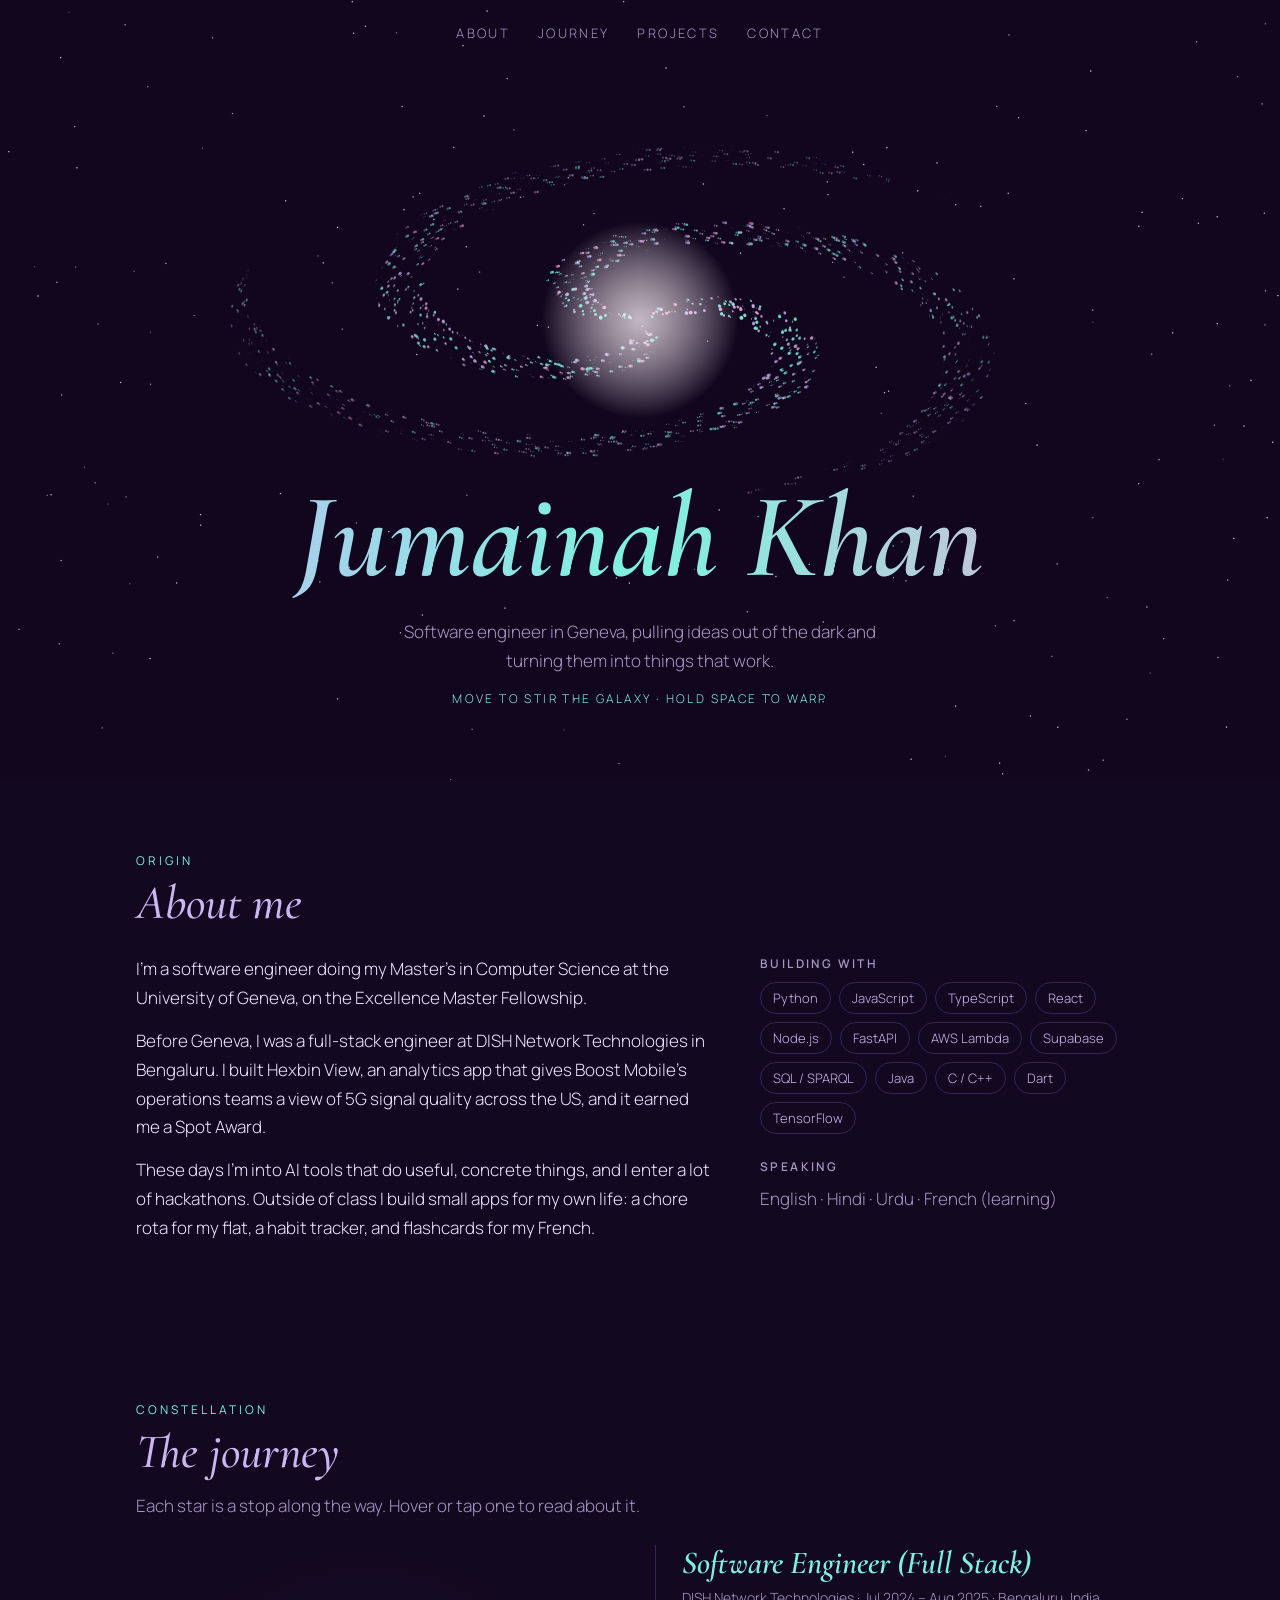
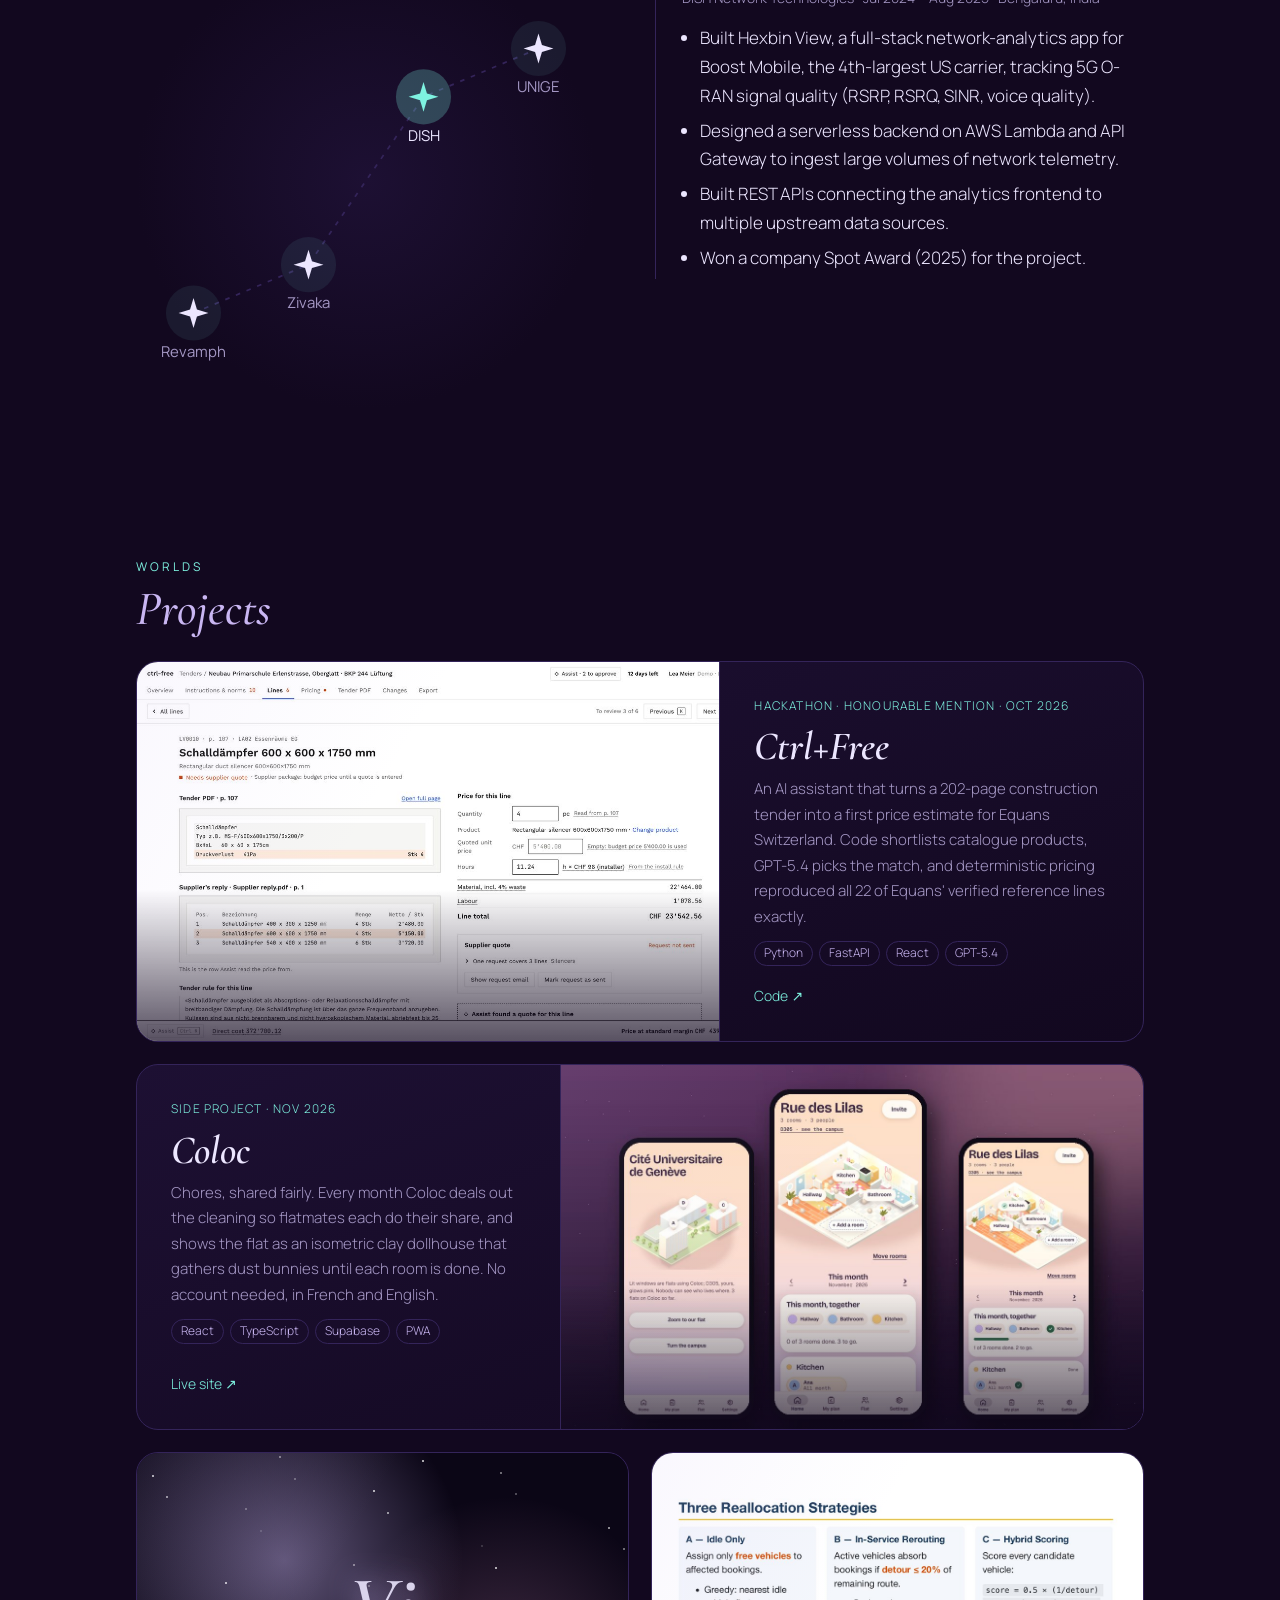
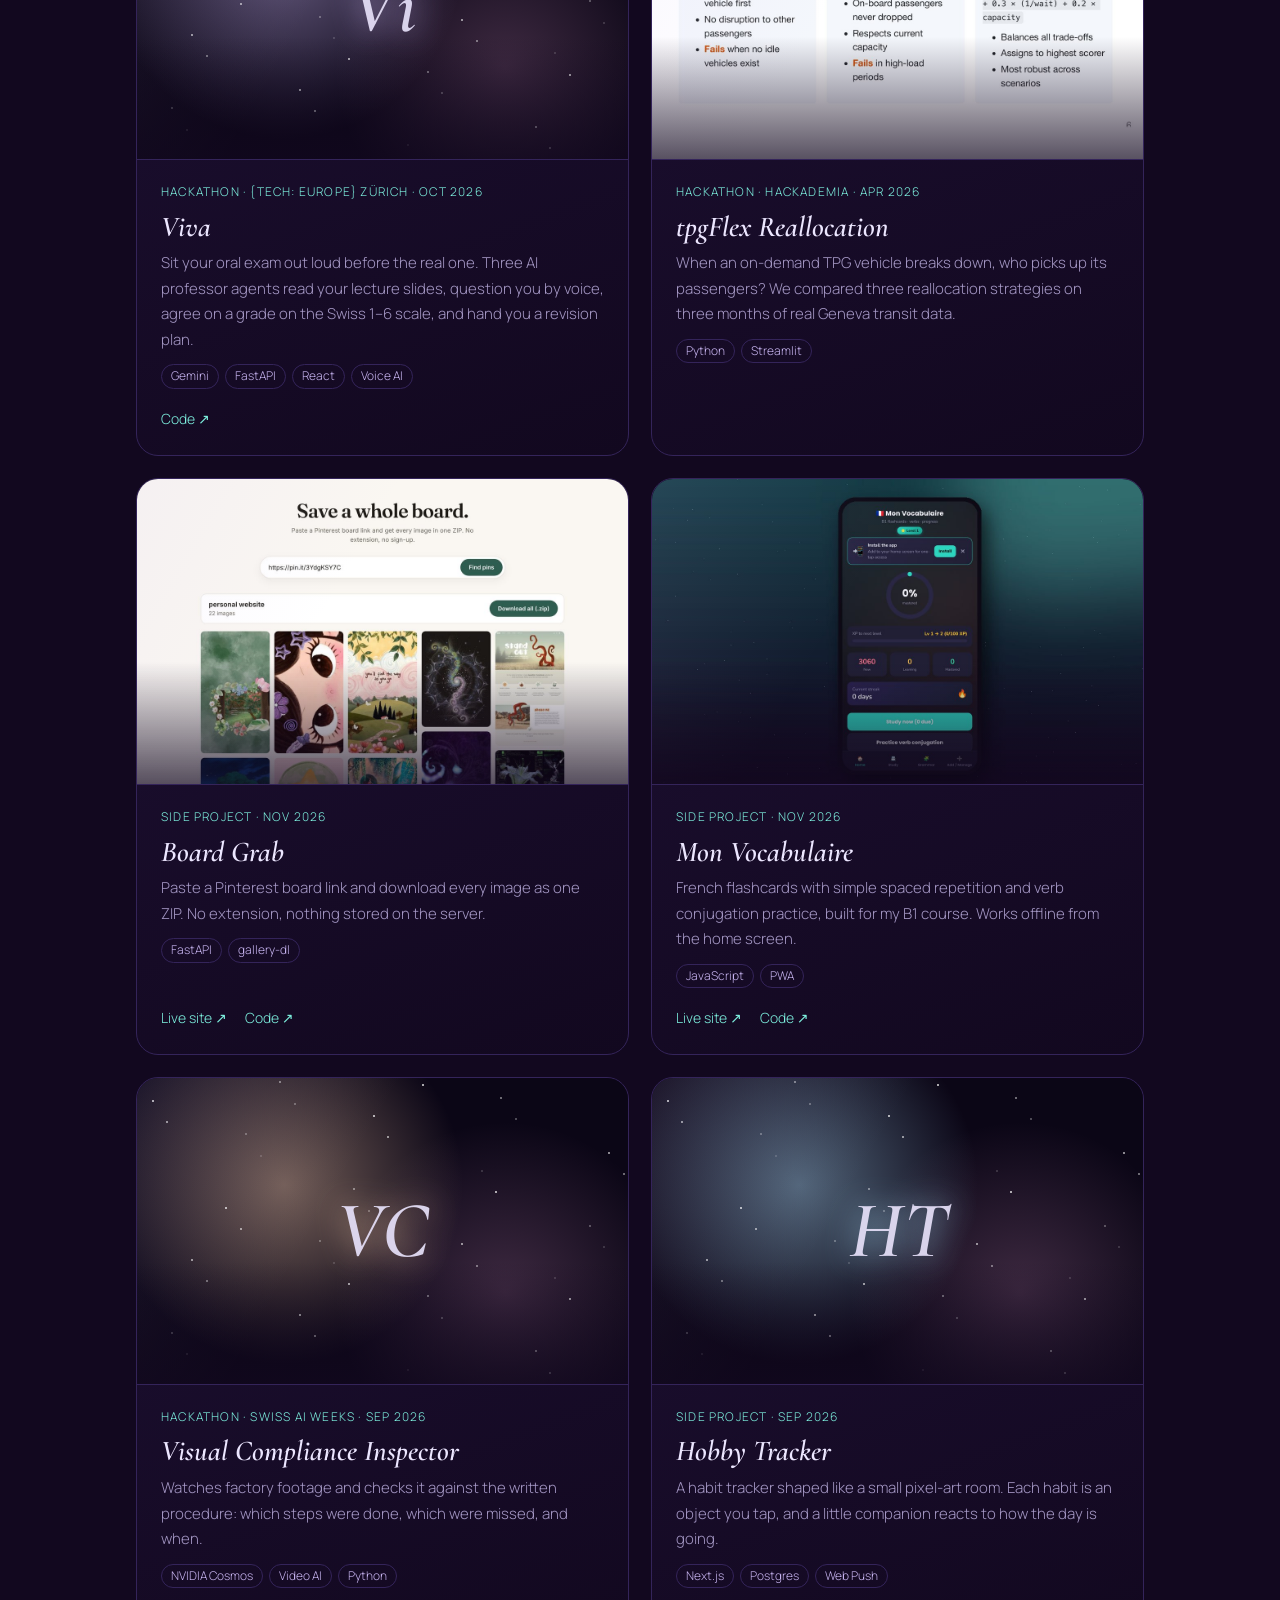
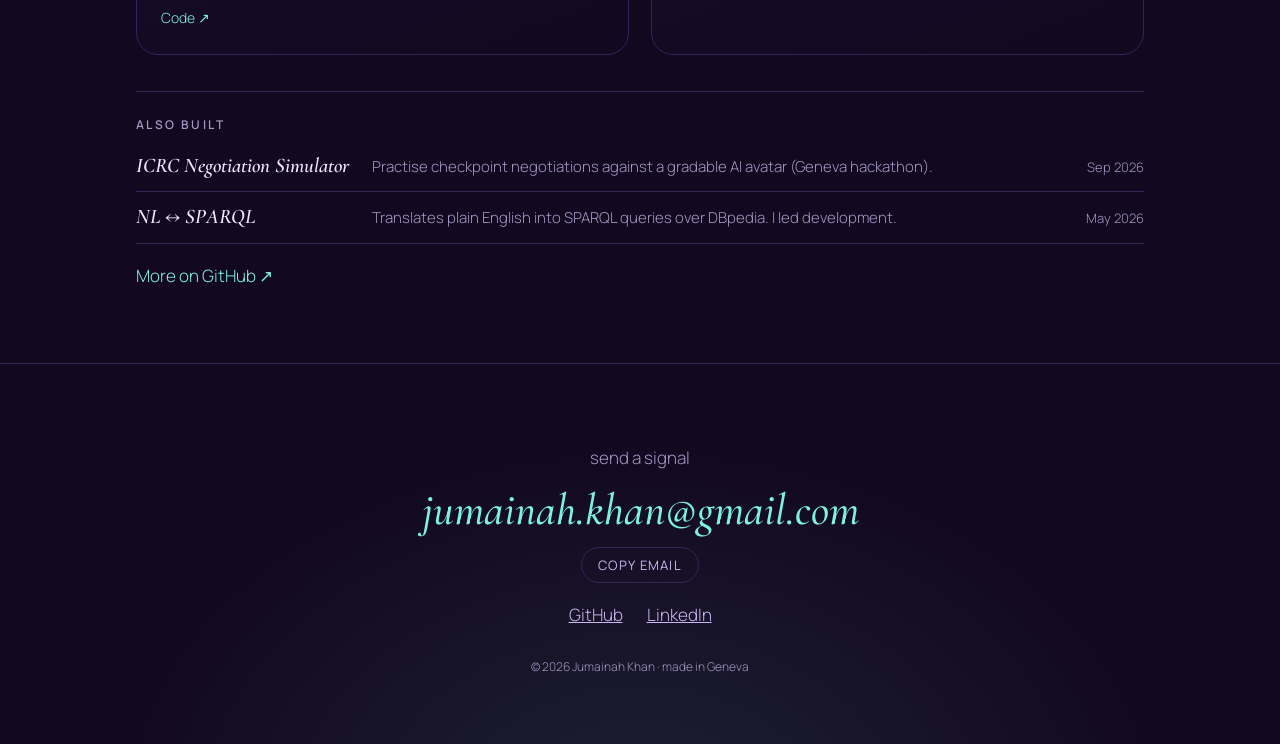
==== index.html @ ba9ff1f0 "Build personal website (Cosmic Swirl) Static site with an interactive galaxy hero, career constellat" ====
<!doctype html>
<html lang="en">
<head>
<meta charset="utf-8">
<meta name="viewport" content="width=device-width, initial-scale=1, viewport-fit=cover">
<title>Jumainah Khan · Software Engineer</title>
<meta name="description" content="Jumainah Khan is a software engineer in Geneva, doing an MSc in Computer Science at the University of Geneva. Projects, experience and notes.">
<meta property="og:title" content="Jumainah Khan · Software Engineer">
<meta property="og:description" content="Software engineer in Geneva. Projects, experience and notes.">
<meta property="og:image" content="https://jumainahkhan.github.io/personal-website/assets/img/og.jpg">
<meta name="twitter:card" content="summary_large_image">
<meta name="theme-color" content="#12081f">
<link rel="icon" href="assets/img/favicon.svg" type="image/svg+xml">
<link rel="preconnect" href="https://fonts.googleapis.com"><link rel="preconnect" href="https://fonts.gstatic.com" crossorigin>
<link href="https://fonts.googleapis.com/css2?family=Cormorant+Garamond:ital,wght@0,500;1,500;1,600&family=Manrope:wght@300;400;600&display=swap" rel="stylesheet">
<link rel="stylesheet" href="assets/css/style.css">
</head>
<body>
<a class="skip" href="#about">Skip to content</a>
<header class="hero" id="top">
  <nav class="nav" id="nav" aria-label="Main">
    <a href="#about">About</a><a href="#journey">Journey</a><a href="#projects">Projects</a><a href="#notes" data-needs-posts hidden>Notes</a><a href="#contact">Contact</a>
  </nav>
  <canvas id="galaxy" aria-hidden="true"></canvas>
  <div class="hero-copy">
    <h1 id="name">Jumainah Khan</h1>
    <p id="tagline"></p>
    <p class="hint"><span class="hint-desk">move to stir the galaxy · hold space to warp</span><span class="hint-touch">press and hold the sky to warp</span></p>
  </div>
</header>

<main class="wrap">
  <section id="about" aria-labelledby="about-h">
    <h2 id="about-h"><small>origin</small>About me</h2>
    <div class="about">
      <div id="aboutText"></div>
      <aside>
        <h3 class="mini">Building with</h3><ul class="orbit" id="skills"></ul>
        <h3 class="mini">Speaking</h3><p class="muted" id="langs"></p>
      </aside>
    </div>
  </section>

  <section id="journey" aria-labelledby="journey-h">
    <h2 id="journey-h"><small>constellation</small>The journey</h2>
    <p class="muted lede">Each star is a stop along the way. Hover or tap one to read about it.</p>
    <div class="constellation">
      <div class="sky"><svg viewBox="0 0 400 400" id="sky" role="group" aria-label="Career timeline"></svg></div>
      <div class="detail" id="detail" aria-live="polite"></div>
    </div>
  </section>

  <section id="projects" aria-labelledby="projects-h">
    <h2 id="projects-h"><small>worlds</small>Projects</h2>
    <div class="planets" id="planets"></div>
    <div class="more" id="more"></div>
  </section>

  <section id="notes" aria-labelledby="notes-h" data-needs-posts hidden>
    <h2 id="notes-h"><small>transmissions</small>Notes</h2>
    <div class="posts" id="posts"></div>
  </section>
</main>

<footer id="contact">
  <p class="muted">send a signal</p>
  <p><a class="mail" id="mail"></a></p>
  <p class="copyrow"><button class="ghost" id="copy" type="button">Copy email</button></p>
  <p class="social"><a id="gh">GitHub</a><a id="li">LinkedIn</a></p>
  <p class="tiny">© <span id="year"></span> Jumainah Khan · made in Geneva</p>
</footer>

<script src="assets/js/data.js"></script>
<script src="blog/posts.js"></script>
<script src="assets/js/main.js"></script>
</body>
</html>
---- assets/css/style.css ----
/* Cosmic Swirl: a night sky. The hero galaxy is interactive, the career is a
   constellation, and projects are worlds. One dark look on purpose. */
:root {
  --space: #12081f; --space-2: #1d1033; --lav: #c9b6f2; --glow: #7ef2e0; --rose: #f2a7d8;
  --ink: #ece6ff; --muted: #a497c4; --line: #34245a;
  --serif: "Cormorant Garamond", Georgia, serif; --body: Manrope, system-ui, sans-serif;
  color-scheme: dark;
}
* { box-sizing: border-box; }
html { scroll-behavior: smooth; }
body { margin: 0; background: var(--space); color: var(--ink); font: 300 17px/1.7 var(--body); -webkit-font-smoothing: antialiased; }
a { color: var(--glow); }
img { max-width: 100%; }
[hidden] { display: none !important; }
:focus-visible { outline: 2px solid var(--glow); outline-offset: 3px; }
.skip { position: absolute; left: -999px; top: 8px; background: var(--glow); color: var(--space); padding: 8px 14px; border-radius: 8px; z-index: 50; }
.skip:focus { left: 12px; }
.muted { color: var(--muted); }
.wrap { max-width: 1040px; margin: 0 auto; padding-left: max(16px, env(safe-area-inset-left)); padding-right: max(16px, env(safe-area-inset-right)); }

/* Hero */
.hero { position: relative; height: min(88vh, 780px); min-height: 520px; overflow: hidden; touch-action: pan-y; }
#galaxy { position: absolute; inset: 0; width: 100%; height: 100%; }
.nav { position: absolute; top: 0; left: 0; right: 0; z-index: 2; display: flex; justify-content: center; flex-wrap: wrap; gap: 8px 28px;
  padding: calc(22px + env(safe-area-inset-top)) max(16px, env(safe-area-inset-right)) 22px max(16px, env(safe-area-inset-left)); }
.nav a { color: var(--muted); text-decoration: none; font-size: 13px; letter-spacing: .18em; text-transform: uppercase; }
.nav a:hover { color: var(--glow); }
.hero-copy { position: absolute; left: 0; right: 0; bottom: 9%; text-align: center; padding-inline: 16px; pointer-events: none; }
.hero h1 { font: italic 600 clamp(3rem, 10vw, 7.5rem)/.95 var(--serif); margin: 0; padding-bottom: .08em;
  background: linear-gradient(90deg, var(--lav), var(--glow), var(--rose)); -webkit-background-clip: text; background-clip: text; color: transparent; }
.hero p { margin: 14px auto 0; max-width: 32rem; color: var(--muted); }
.hero .hint { font-size: 12px; letter-spacing: .2em; text-transform: uppercase; color: var(--glow); }
.hint-touch { display: none; }
@media (hover: none) { .hint-desk { display: none; } .hint-touch { display: inline; } }

/* Sections */
section { padding-block: 72px; scroll-margin-top: 16px; }
h2 { font: italic 500 3rem/1 var(--serif); margin: 0 0 28px; color: var(--lav); text-wrap: balance; }
h2 small { display: block; font: 400 12px var(--body); letter-spacing: .25em; text-transform: uppercase; color: var(--glow); margin-bottom: 10px; font-style: normal; }
.lede { margin: -12px 0 24px; }
.mini { font: 600 12px var(--body); letter-spacing: .2em; text-transform: uppercase; color: var(--muted); margin: 0 0 10px; }
.about { display: grid; grid-template-columns: 1.5fr 1fr; gap: 48px; }
.about p { margin: 0 0 14px; }
.about aside .mini:not(:first-child) { margin-top: 24px; }
.orbit { list-style: none; padding: 0; margin: 0; display: flex; flex-wrap: wrap; gap: 8px; }
.orbit li { border: 1px solid var(--line); border-radius: 99px; padding: 4px 12px; font-size: 13px; color: var(--lav); }

/* Journey */
.constellation { display: grid; grid-template-columns: 1fr 1fr; gap: 30px; align-items: start; }
.sky { position: relative; aspect-ratio: 1; max-width: 460px; width: 100%; background: radial-gradient(circle at 50% 50%, var(--space-2), transparent 70%); }
.sky svg { width: 100%; height: 100%; overflow: visible; }
.star { cursor: pointer; outline: none; }
.star text { fill: var(--muted); font: 13px var(--body); }
.star .halo { fill: var(--glow); opacity: .08; transition: opacity .3s; }
.star .core { fill: var(--ink); transition: fill .3s; }
.star.on .halo, .star:hover .halo, .star:focus-visible .halo { opacity: .25; }
.star.on .core { fill: var(--glow); } .star.on text { fill: var(--ink); }
.detail { min-height: 280px; border-left: 1px solid var(--line); padding-left: 26px; }
.detail h3 { font: italic 600 2rem/1.1 var(--serif); margin: 0; color: var(--glow); }
.detail .meta { color: var(--muted); font-size: 14px; margin: 6px 0 14px; }
.detail ul { padding-left: 18px; margin: 0; } .detail li { margin-bottom: 6px; }

/* Projects */
.planets { display: grid; grid-template-columns: repeat(2, minmax(0, 1fr)); gap: 22px; }
.planet { background: linear-gradient(160deg, var(--space-2), var(--space)); border: 1px solid var(--line); border-radius: 22px; overflow: hidden;
  display: flex; flex-direction: column; min-width: 0; transition: border-color .3s, transform .3s, box-shadow .3s; }
.planet:hover { border-color: var(--glow); transform: translateY(-4px); box-shadow: 0 18px 50px rgb(126 242 224 / .1); }
.planet.feature { grid-column: 1 / -1; flex-direction: row; }
.planet.feature.flip { flex-direction: row-reverse; }
.planet.feature .shot { flex: 0 0 58%; aspect-ratio: auto; min-height: 360px; border-bottom: 0; border-right: 1px solid var(--line); }
.planet.feature.flip .shot { border-right: 0; border-left: 1px solid var(--line); }
.planet.feature .pbody { justify-content: center; padding: 34px; }
.planet.feature h3 { font-size: 2.5rem; }
.shot { appearance: none; border: 0; padding: 0; margin: 0; font: inherit; color: inherit; display: block; width: 100%; position: relative; aspect-ratio: 16 / 10;
  overflow: hidden; border-bottom: 1px solid var(--line); cursor: zoom-in; background: #0b0616; }
.shot img { width: 100%; height: 100%; object-fit: cover; object-position: top left; display: block; transition: transform .7s ease; }
.planet:hover .shot img { transform: scale(1.04); }
.shot::after { content: ""; position: absolute; inset: 0; pointer-events: none;
  background: linear-gradient(180deg, transparent 60%, rgb(18 8 31 / .7)), linear-gradient(120deg, rgb(201 182 242 / .1), transparent 40%); }
.shot .zoom { position: absolute; right: 12px; bottom: 12px; z-index: 1; font-size: 11px; letter-spacing: .14em; text-transform: uppercase; color: var(--ink);
  background: rgb(18 8 31 / .75); border: 1px solid var(--line); padding: 4px 10px; border-radius: 99px; opacity: 0; transition: opacity .3s; }
.planet:hover .zoom, .shot:focus-visible .zoom { opacity: 1; }
.shot.empty { cursor: default; display: grid; place-items: center;
  background: radial-gradient(circle at 30% 35%, color-mix(in srgb, var(--c) 45%, transparent), transparent 45%), radial-gradient(circle at 75% 70%, rgb(242 167 216 / .22), transparent 40%), #0b0616; }
.shot.empty b { font: italic 600 5rem/1 var(--serif); color: var(--ink); opacity: .9; text-shadow: 0 0 30px var(--c); position: relative; z-index: 1; }
.shot.empty i { position: absolute; width: 2px; height: 2px; background: #fff; border-radius: 50%; }
.pbody { padding: 22px 24px 24px; display: flex; flex-direction: column; gap: 8px; flex: 1; }
.planet h3 { font: italic 600 1.8rem/1.1 var(--serif); margin: 0; }
.planet p { margin: 0; color: var(--muted); font-size: 15px; }
.planet small { color: var(--glow); font-size: 12px; letter-spacing: .1em; text-transform: uppercase; }
.stack { display: flex; flex-wrap: wrap; gap: 6px; margin: 4px 0 0; padding: 0; list-style: none; }
.stack li { font-size: 12px; color: var(--lav); border: 1px solid var(--line); border-radius: 99px; padding: 1px 9px; }
.plinks { display: flex; gap: 18px; margin-top: auto; padding-top: 10px; }
.plinks a { font-size: 14px; text-decoration: none; } .plinks a:hover { text-decoration: underline; }
.more { margin-top: 36px; border-top: 1px solid var(--line); }
.more h3 { margin: 24px 0 8px; }
.more ul { list-style: none; padding: 0; margin: 0; }
.more li { display: grid; grid-template-columns: 220px 1fr auto; gap: 16px; padding: 12px 0; border-bottom: 1px solid var(--line); align-items: baseline; }
.more li b { font: italic 600 1.3rem var(--serif); } .more li span { color: var(--muted); font-size: 15px; } .more li em { font-style: normal; font-size: 13px; color: var(--muted); }
.more .gh { display: inline-block; margin-top: 18px; text-decoration: none; }

/* Notes */
.posts a { display: grid; grid-template-columns: 1fr auto; gap: 16px; padding: 18px 0; border-bottom: 1px solid var(--line); color: var(--ink); text-decoration: none; }
.posts a b { font: italic 500 1.6rem/1.2 var(--serif); display: block; } .posts a p { margin: 4px 0 0; color: var(--muted); font-size: 15px; }
.posts a:hover b { color: var(--glow); } .posts time { color: var(--muted); font-size: 14px; white-space: nowrap; }

/* Footer */
footer { text-align: center; padding: 80px max(16px, env(safe-area-inset-right)) calc(56px + env(safe-area-inset-bottom)) max(16px, env(safe-area-inset-left)); border-top: 1px solid var(--line);
  background: radial-gradient(ellipse at 50% 120%, rgb(126 242 224 / .1), transparent 60%); }
footer p { margin: 0 0 10px; }
.mail { font: italic 500 clamp(1.6rem, 5vw, 2.8rem) var(--serif); text-decoration: none; word-break: break-word; }
.mail:hover { text-decoration: underline; text-decoration-thickness: 1px; }
.ghost { background: none; border: 1px solid var(--line); color: var(--lav); font: 400 13px var(--body); letter-spacing: .1em; text-transform: uppercase; padding: 8px 16px; border-radius: 99px; cursor: pointer; }
.ghost:hover { border-color: var(--glow); color: var(--glow); }
.social { display: flex; justify-content: center; gap: 24px; margin-top: 18px !important; }
.social a { color: var(--lav); }
.tiny { font-size: 12px; color: var(--muted); margin-top: 28px !important; }

/* Lightbox */
.lightbox { position: fixed; inset: 0; z-index: 100; display: grid; place-items: center; align-content: center; gap: 12px; background: rgb(8 4 14 / .9); cursor: zoom-out;
  padding: max(16px, env(safe-area-inset-top)) max(16px, env(safe-area-inset-right)) max(16px, env(safe-area-inset-bottom)) max(16px, env(safe-area-inset-left)); }
.lightbox img { max-width: min(1200px, 100%); max-height: 84vh; border-radius: 12px; box-shadow: 0 20px 60px rgb(0 0 0 / .5); }
.lightbox p { margin: 0; color: var(--muted); font-size: 14px; text-align: center; max-width: 60ch; }

@media (max-width: 760px) {
  section { padding-block: 56px; }
  h2 { font-size: 2.4rem; }
  .about, .constellation { grid-template-columns: 1fr; gap: 28px; }
  .detail { border-left: 0; padding-left: 0; min-height: 0; }
  .planets { grid-template-columns: 1fr; }
  .planet.feature, .planet.feature.flip { flex-direction: column; }
  .planet.feature .shot { flex: none; aspect-ratio: 16 / 10; min-height: 0; border: 0; border-bottom: 1px solid var(--line); }
  .planet.feature .pbody { padding: 22px 24px 24px; } .planet.feature h3 { font-size: 2rem; }
  .more li { grid-template-columns: 1fr; gap: 2px; }
}
@media (prefers-reduced-motion: reduce) { html { scroll-behavior: auto; } * { transition: none !important; } }
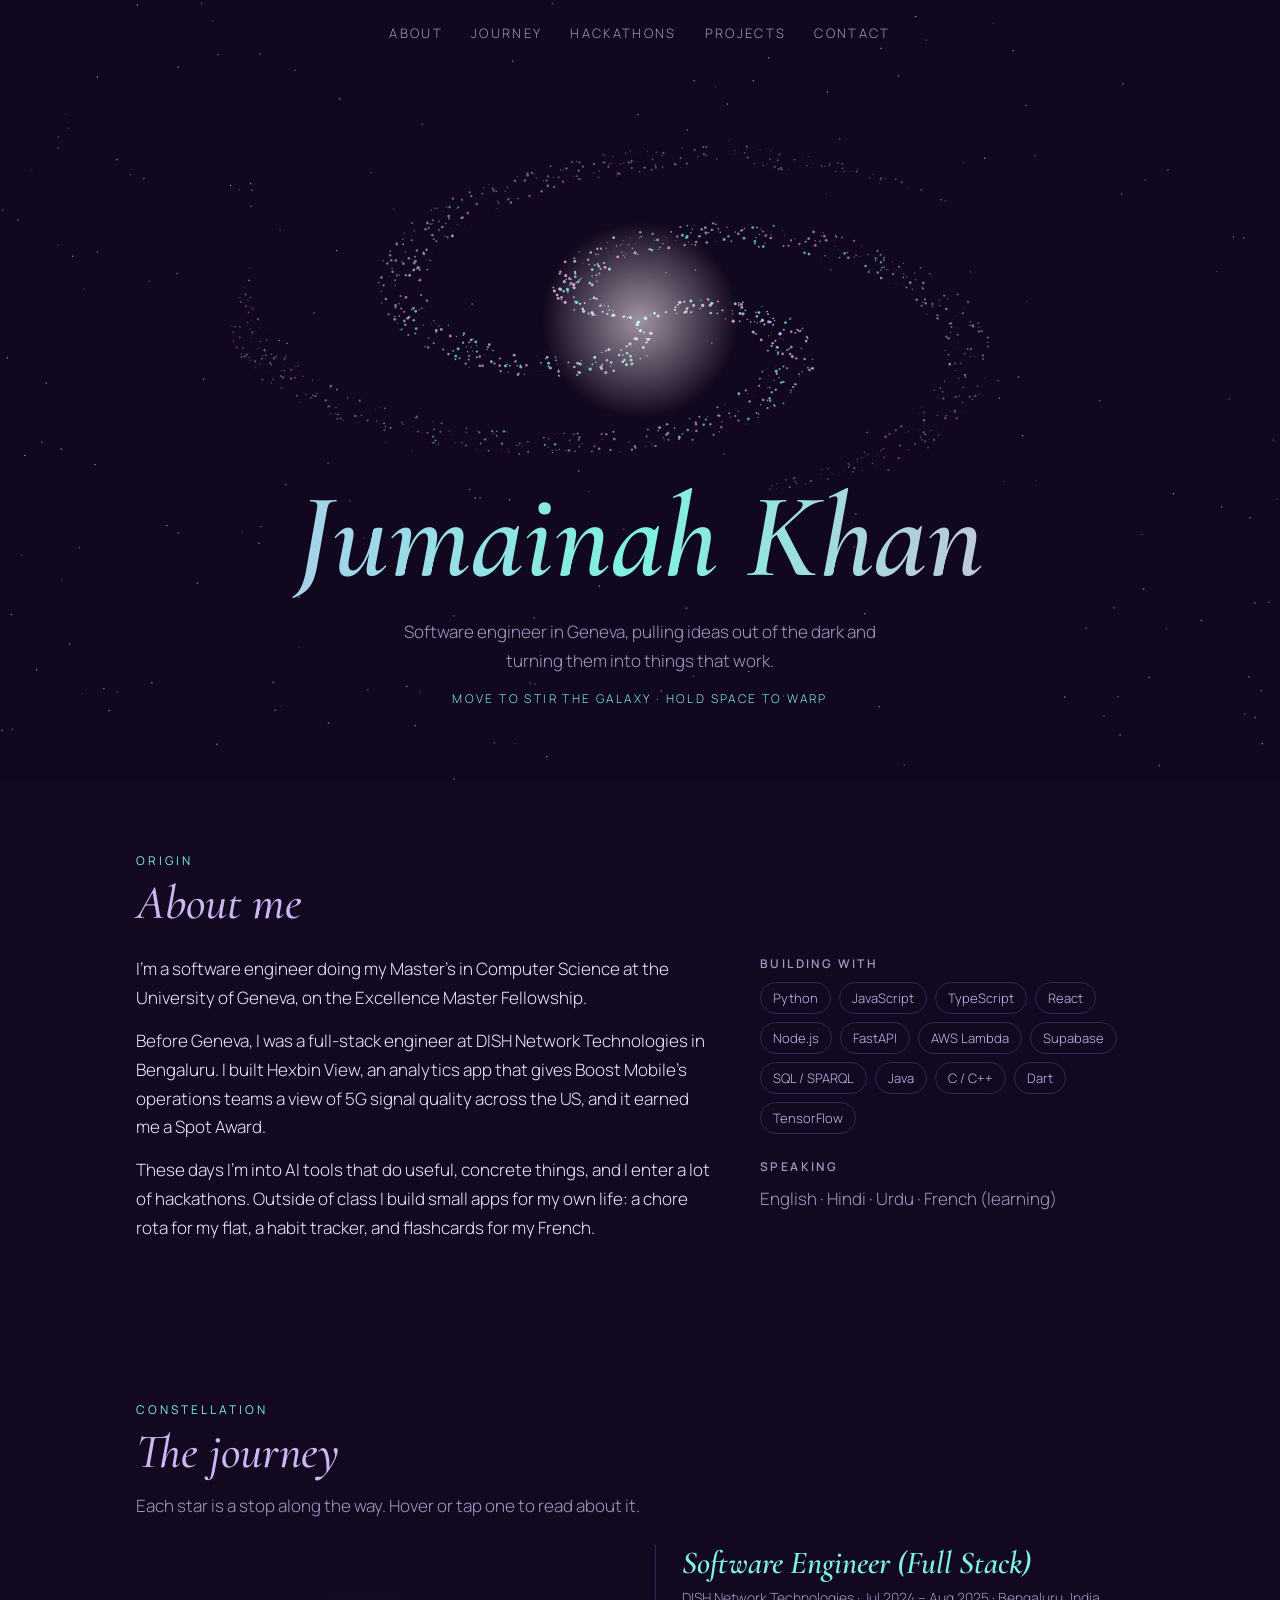
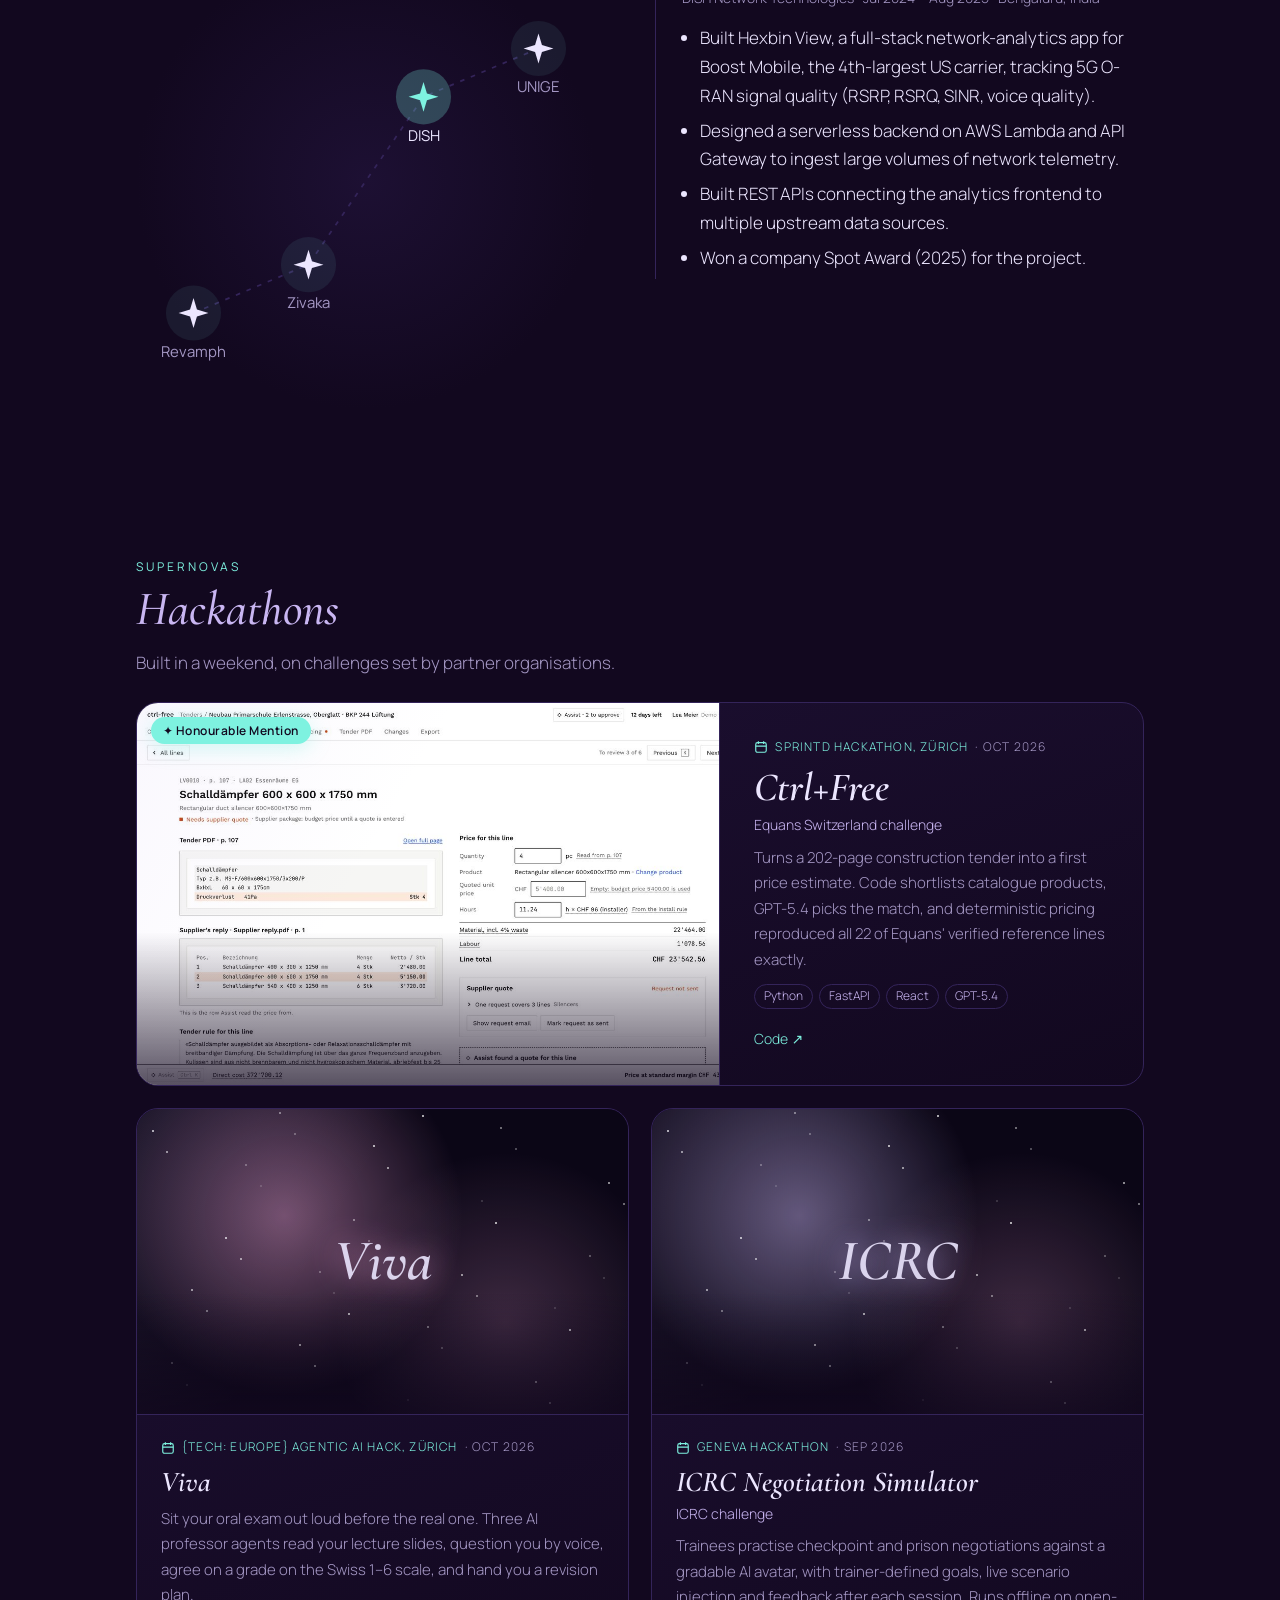
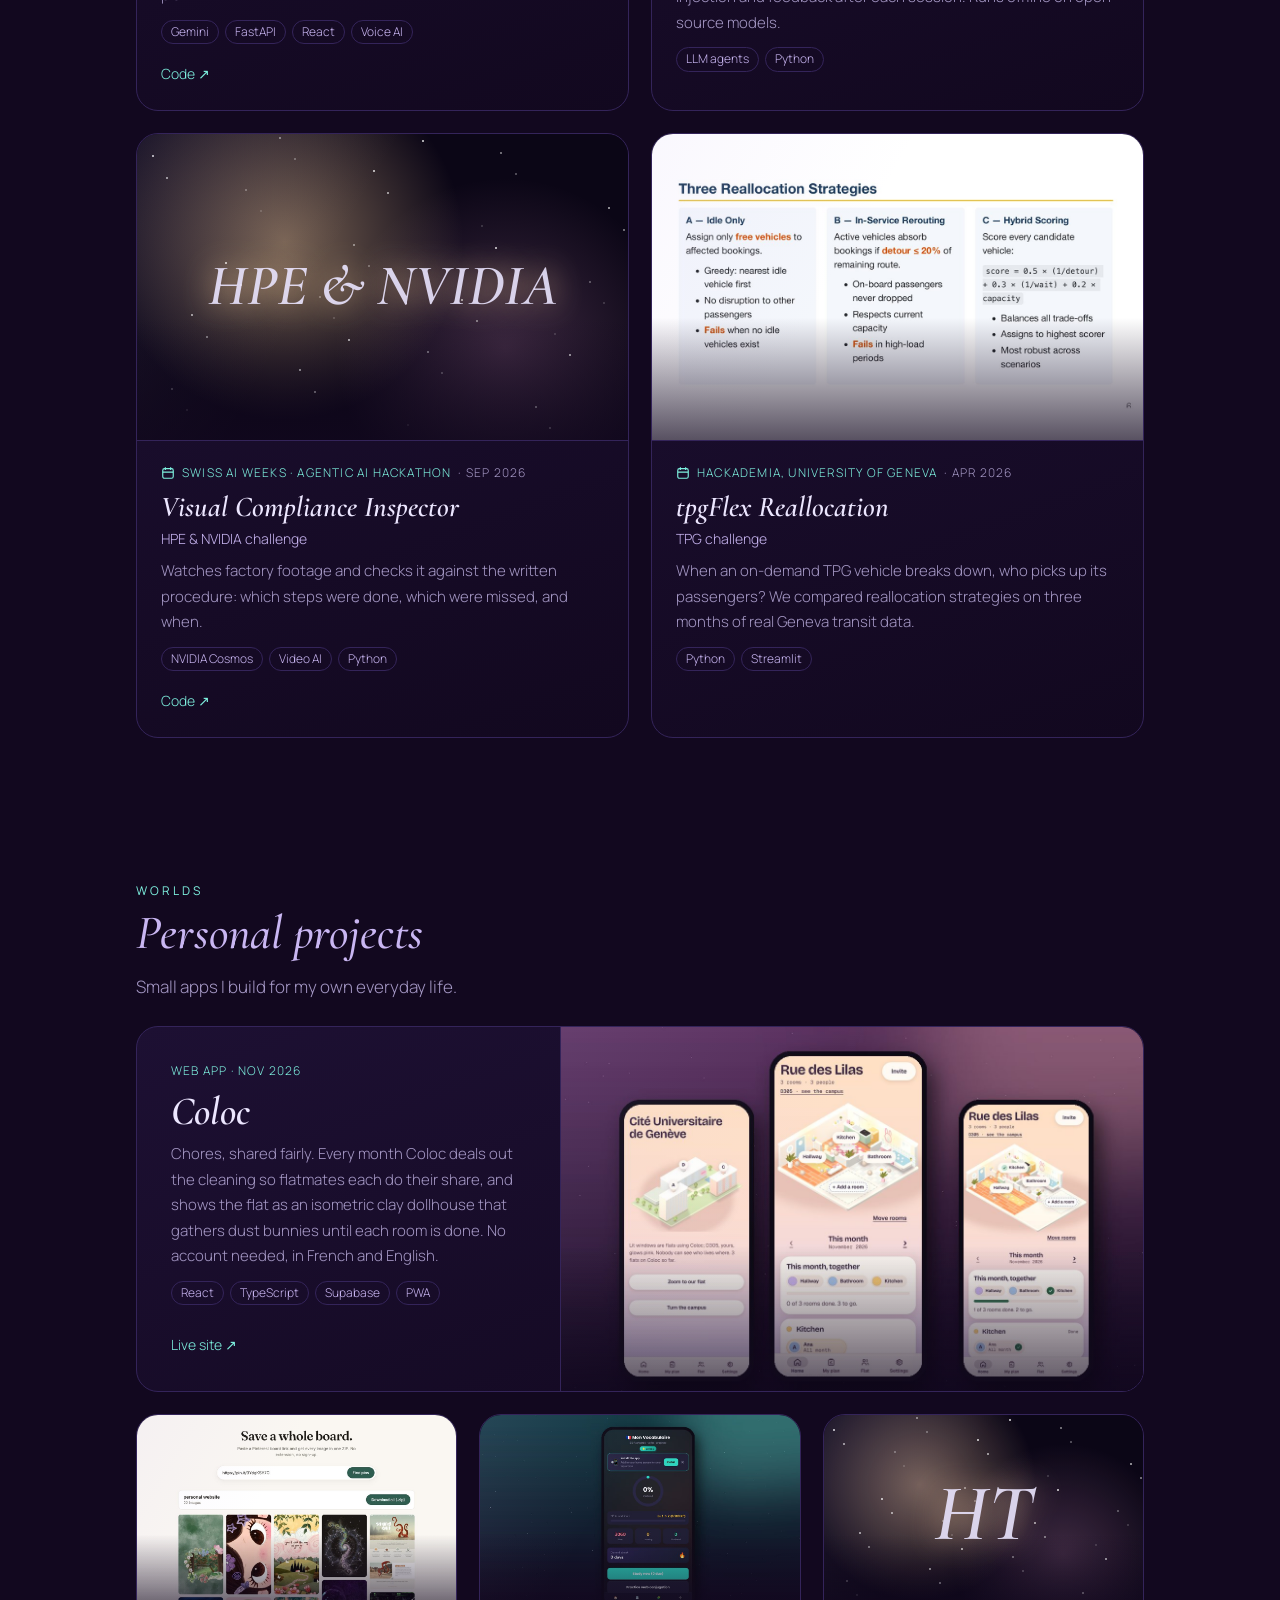
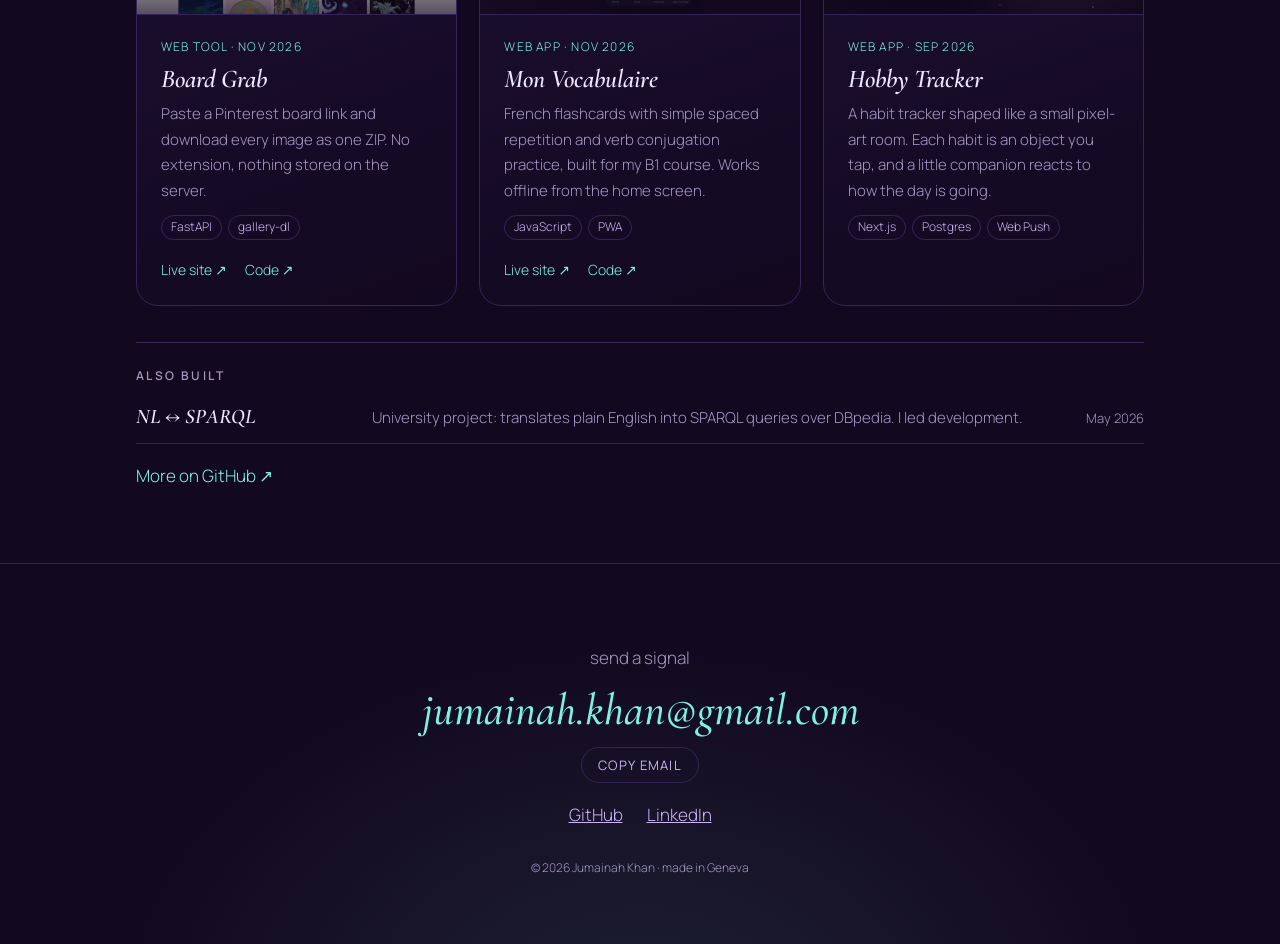
==== commit 7e56ccc0: "Separate hackathons from personal projects Hackathon cards show the event, date, challenge partner a" ====
--- a/index.html
+++ b/index.html
@@ -19,7 +19,7 @@
 <a class="skip" href="#about">Skip to content</a>
 <header class="hero" id="top">
   <nav class="nav" id="nav" aria-label="Main">
-    <a href="#about">About</a><a href="#journey">Journey</a><a href="#projects">Projects</a><a href="#notes" data-needs-posts hidden>Notes</a><a href="#contact">Contact</a>
+    <a href="#about">About</a><a href="#journey">Journey</a><a href="#hackathons">Hackathons</a><a href="#projects">Projects</a><a href="#notes" data-needs-posts hidden>Notes</a><a href="#contact">Contact</a>
   </nav>
   <canvas id="galaxy" aria-hidden="true"></canvas>
   <div class="hero-copy">
@@ -50,8 +50,15 @@
     </div>
   </section>
 
+  <section id="hackathons" aria-labelledby="hack-h">
+    <h2 id="hack-h"><small>supernovas</small>Hackathons</h2>
+    <p class="muted lede">Built in a weekend, on challenges set by partner organisations.</p>
+    <div class="planets" id="hacks"></div>
+  </section>
+
   <section id="projects" aria-labelledby="projects-h">
-    <h2 id="projects-h"><small>worlds</small>Projects</h2>
+    <h2 id="projects-h"><small>worlds</small>Personal projects</h2>
+    <p class="muted lede">Small apps I build for my own everyday life.</p>
     <div class="planets" id="planets"></div>
     <div class="more" id="more"></div>
   </section>
--- a/assets/css/style.css
+++ b/assets/css/style.css
@@ -99,6 +99,17 @@
 .more li b { font: italic 600 1.3rem var(--serif); } .more li span { color: var(--muted); font-size: 15px; } .more li em { font-style: normal; font-size: 13px; color: var(--muted); }
 .more .gh { display: inline-block; margin-top: 18px; text-decoration: none; }
 
+.shot.empty.named b { font-size: clamp(2.4rem, 5vw, 3.6rem); text-align: center; padding-inline: 16px; line-height: 1.05; }
+.award { position: absolute; left: 14px; top: 14px; z-index: 2; background: var(--glow); color: var(--space); font: 600 12px var(--body); letter-spacing: .04em;
+  padding: 5px 12px; border-radius: 99px; box-shadow: 0 4px 20px rgb(126 242 224 / .35); }
+.event { display: flex; align-items: center; gap: 7px; flex-wrap: wrap; }
+.event .cal { width: 14px; height: 14px; flex: none; }
+.event .when { color: var(--muted); }
+.planet p.challenge { color: var(--lav); font-size: 14px; margin-top: -4px; }
+.planets.thirds { grid-template-columns: repeat(3, minmax(0, 1fr)); }
+.planets.thirds .planet:not(.feature) h3 { font-size: 1.6rem; }
+#planets { margin-top: 0; }
+
 /* Notes */
 .posts a { display: grid; grid-template-columns: 1fr auto; gap: 16px; padding: 18px 0; border-bottom: 1px solid var(--line); color: var(--ink); text-decoration: none; }
 .posts a b { font: italic 500 1.6rem/1.2 var(--serif); display: block; } .posts a p { margin: 4px 0 0; color: var(--muted); font-size: 15px; }
@@ -122,12 +133,13 @@
 .lightbox img { max-width: min(1200px, 100%); max-height: 84vh; border-radius: 12px; box-shadow: 0 20px 60px rgb(0 0 0 / .5); }
 .lightbox p { margin: 0; color: var(--muted); font-size: 14px; text-align: center; max-width: 60ch; }
 
+@media (max-width: 1000px) { .planets.thirds { grid-template-columns: repeat(2, minmax(0, 1fr)); } }
 @media (max-width: 760px) {
   section { padding-block: 56px; }
   h2 { font-size: 2.4rem; }
   .about, .constellation { grid-template-columns: 1fr; gap: 28px; }
   .detail { border-left: 0; padding-left: 0; min-height: 0; }
-  .planets { grid-template-columns: 1fr; }
+  .planets, .planets.thirds { grid-template-columns: 1fr; }
   .planet.feature, .planet.feature.flip { flex-direction: column; }
   .planet.feature .shot { flex: none; aspect-ratio: 16 / 10; min-height: 0; border: 0; border-bottom: 1px solid var(--line); }
   .planet.feature .pbody { padding: 22px 24px 24px; } .planet.feature h3 { font-size: 2rem; }
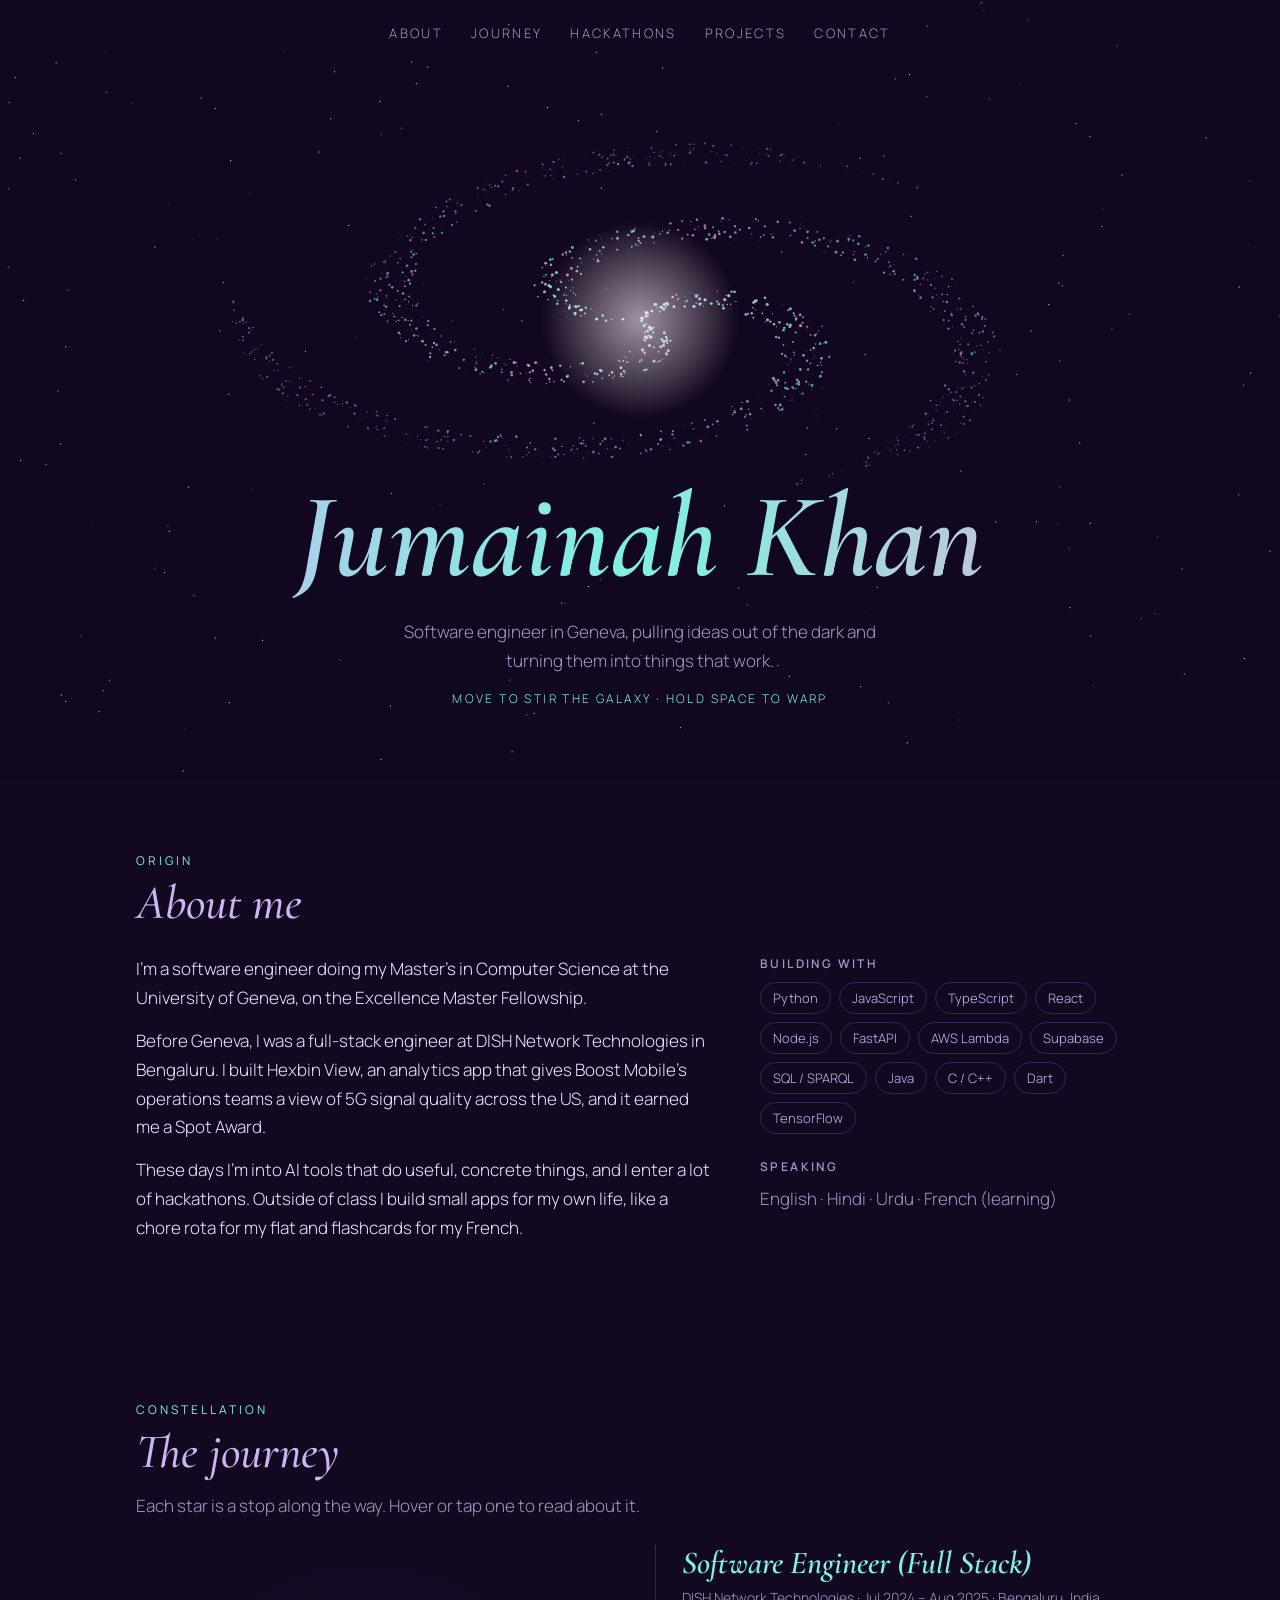
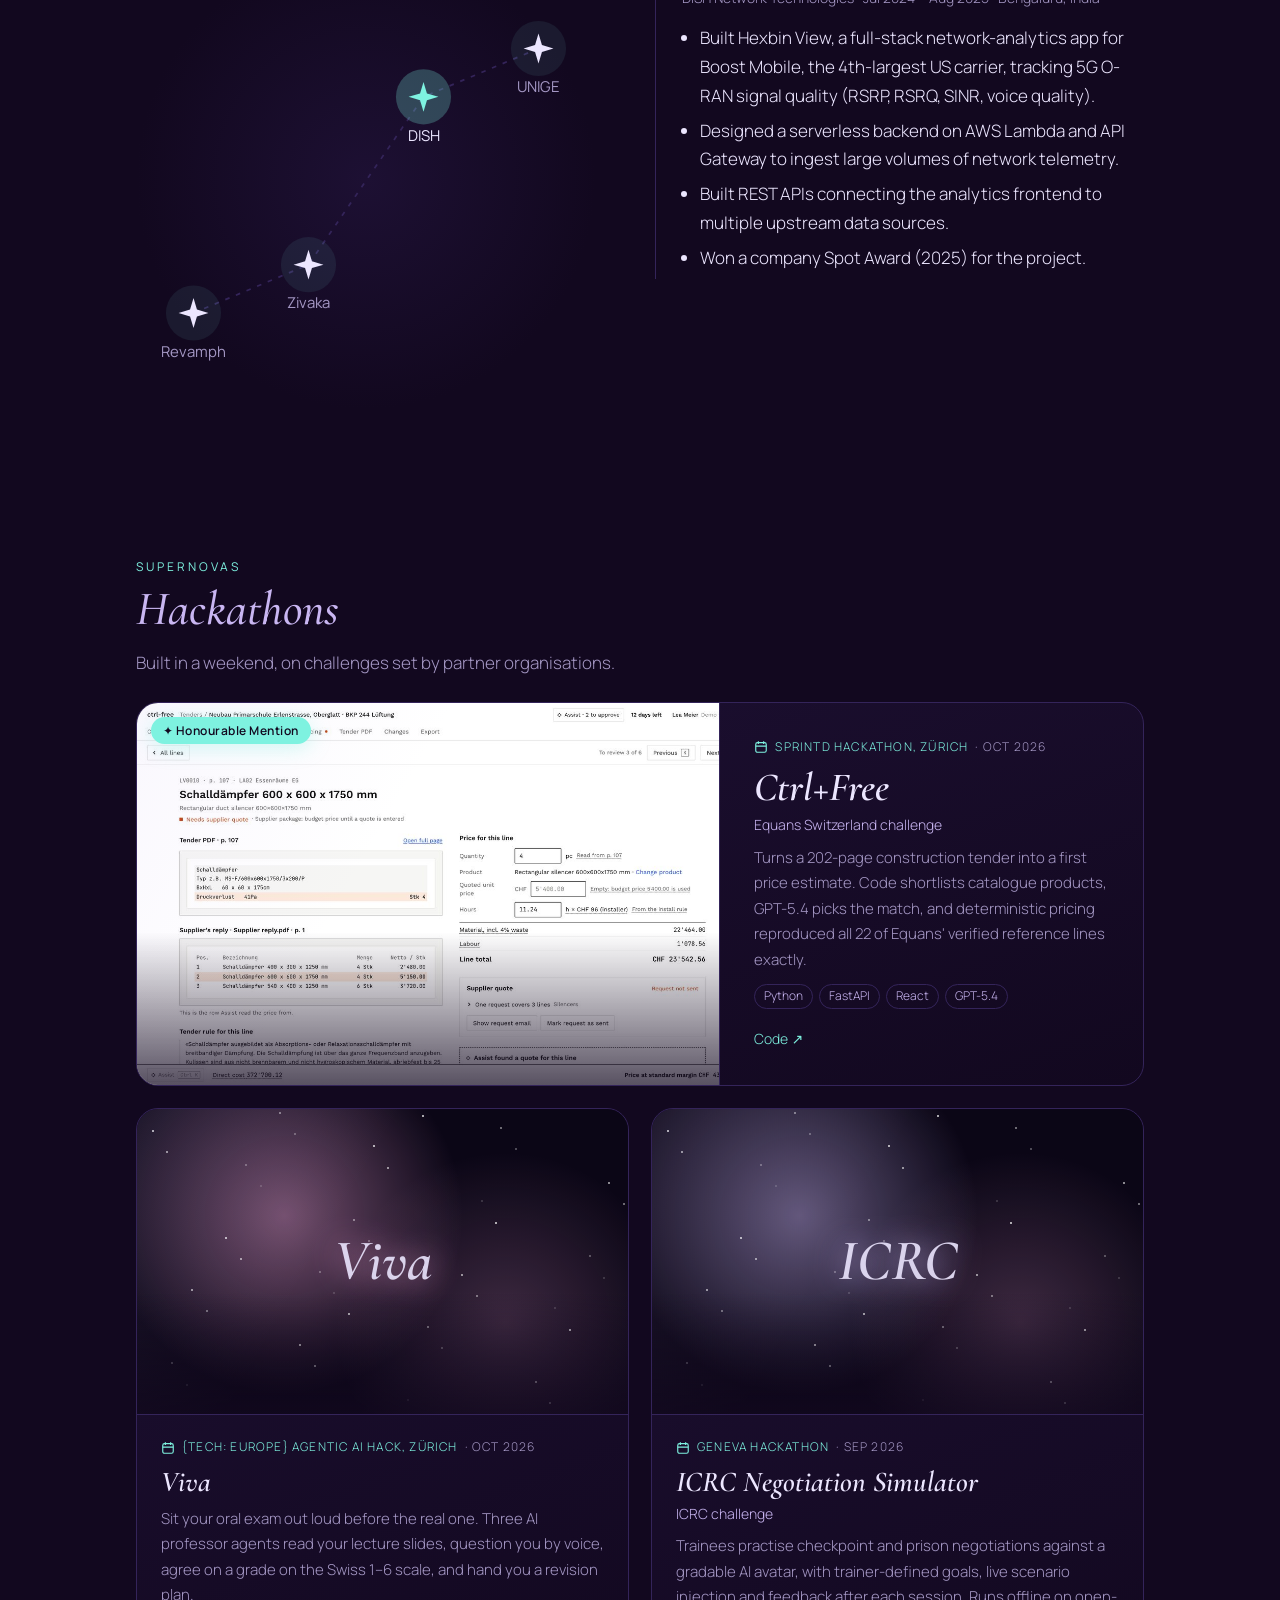
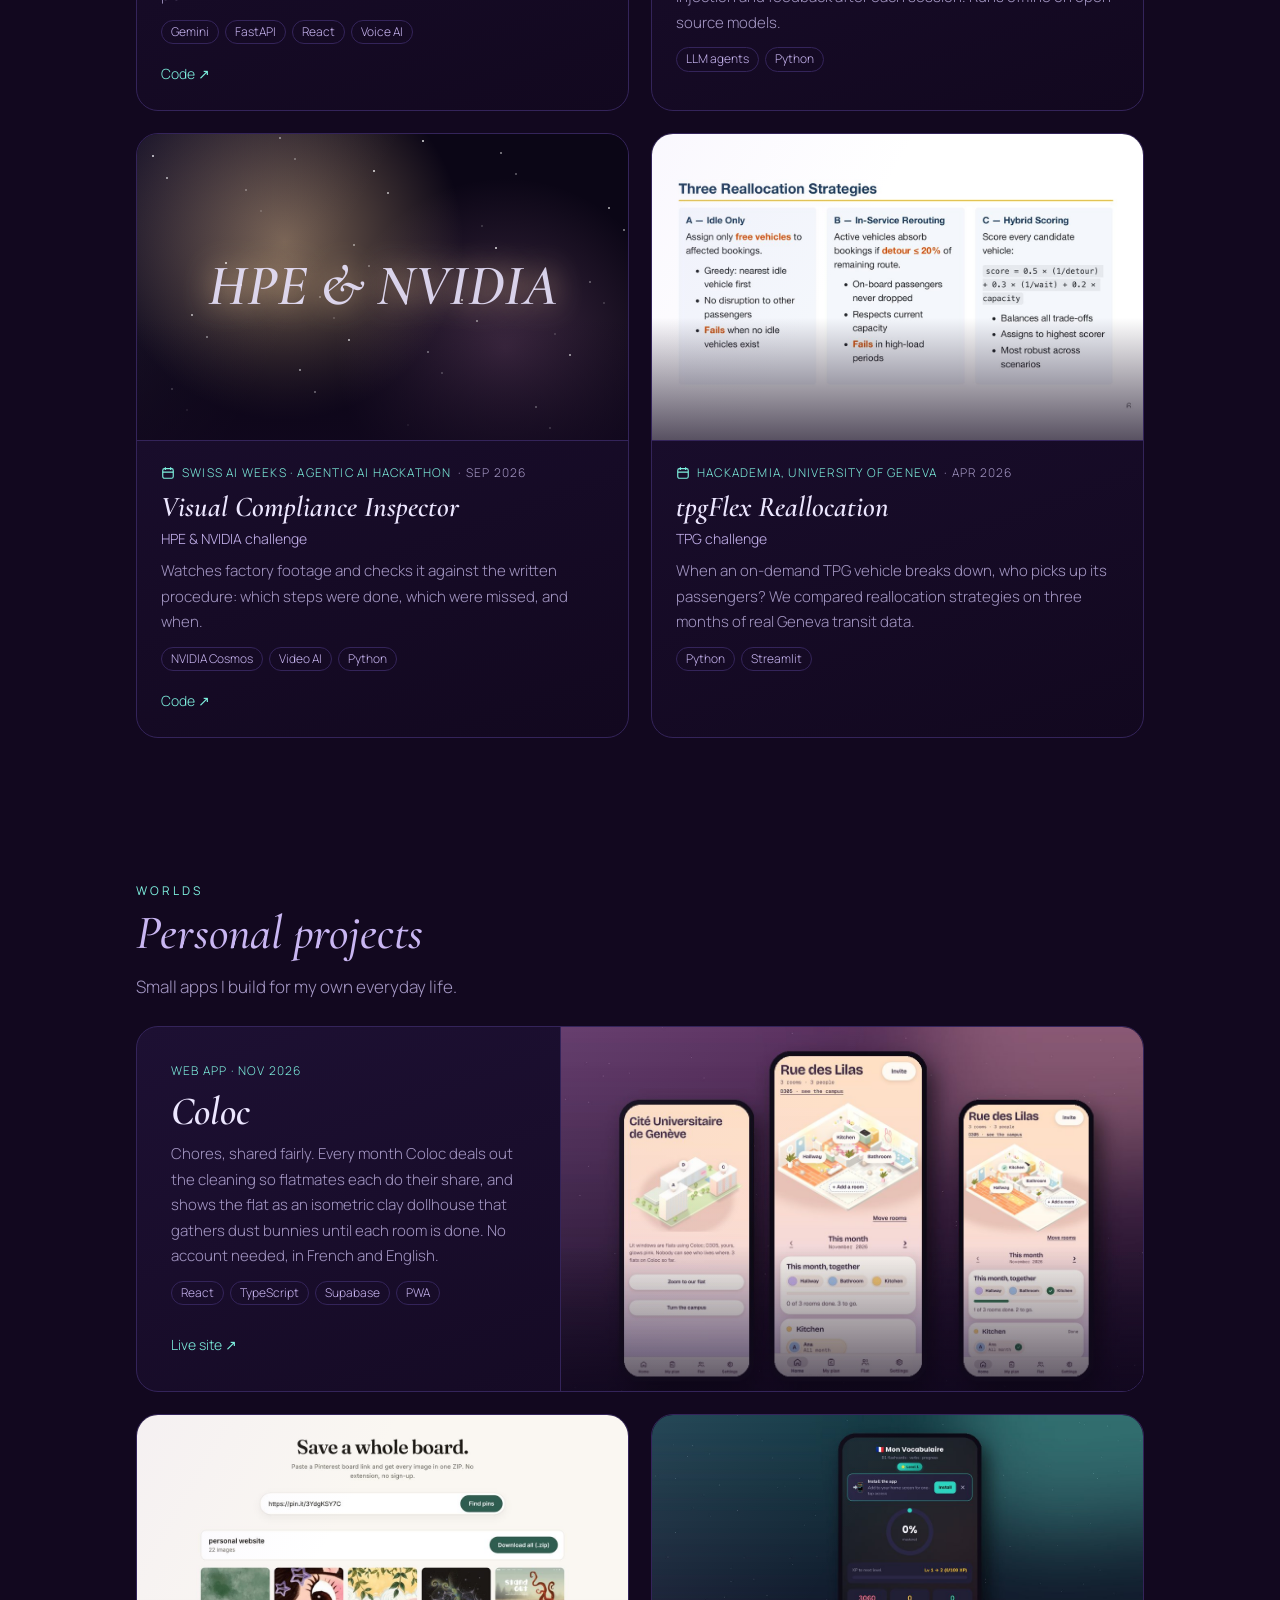
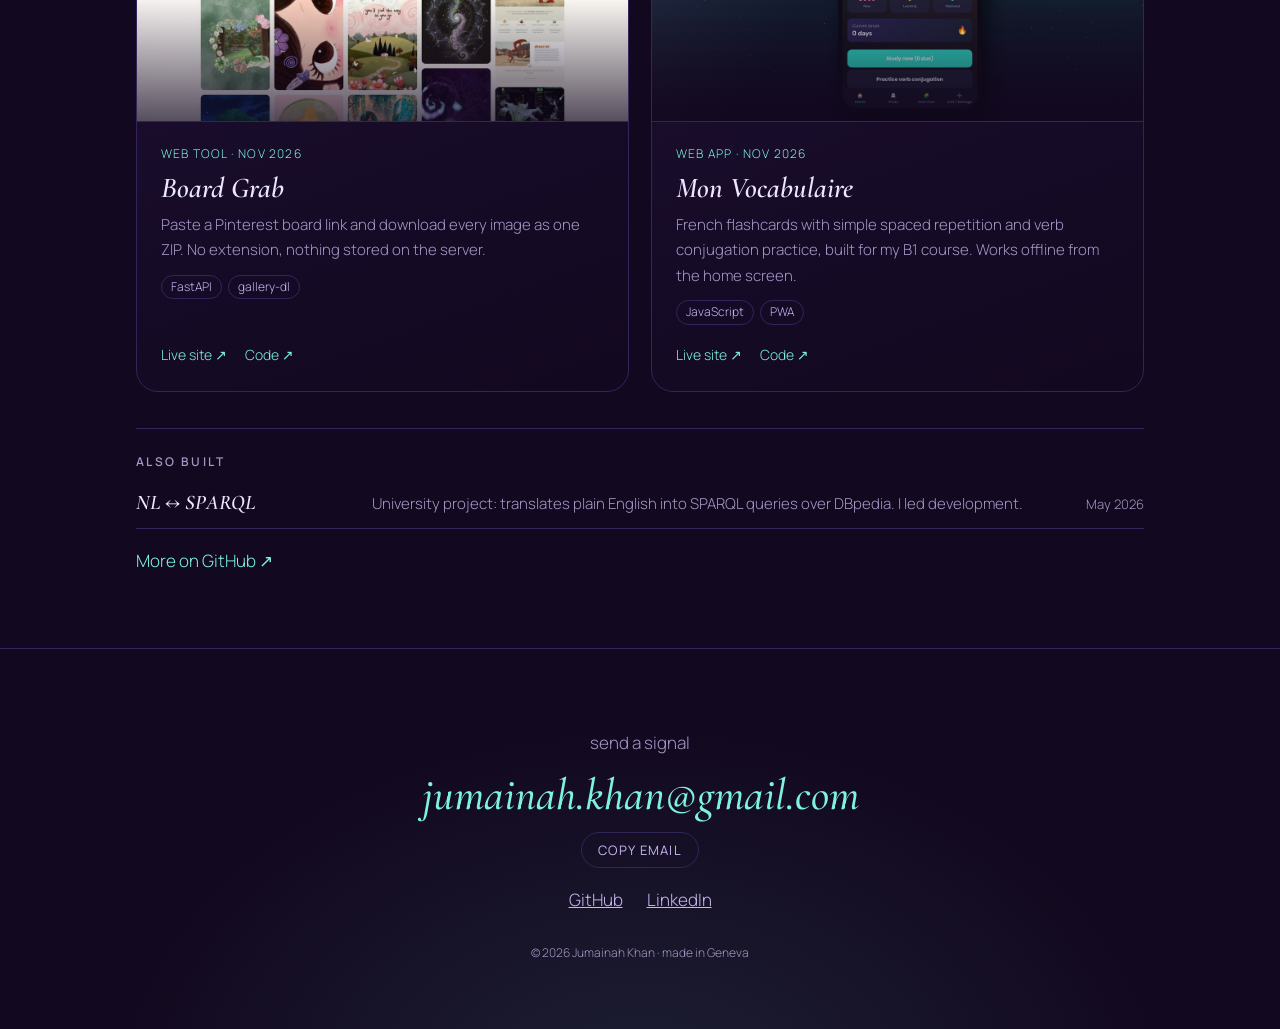
==== commit 2906acf7: "Point share preview and canonical URL at jumainah.com Co-Authored-By: Claude Opus 5.5 <noreply@anthr" ====
--- a/index.html
+++ b/index.html
@@ -7,8 +7,10 @@
 <meta name="description" content="Jumainah Khan is a software engineer in Geneva, doing an MSc in Computer Science at the University of Geneva. Projects, experience and notes.">
 <meta property="og:title" content="Jumainah Khan · Software Engineer">
 <meta property="og:description" content="Software engineer in Geneva. Projects, experience and notes.">
-<meta property="og:image" content="https://jumainahkhan.github.io/personal-website/assets/img/og.jpg">
+<meta property="og:image" content="https://jumainah.com/assets/img/og.jpg">
 <meta name="twitter:card" content="summary_large_image">
+<meta property="og:url" content="https://jumainah.com/">
+<link rel="canonical" href="https://jumainah.com/">
 <meta name="theme-color" content="#12081f">
 <link rel="icon" href="assets/img/favicon.svg" type="image/svg+xml">
 <link rel="preconnect" href="https://fonts.googleapis.com"><link rel="preconnect" href="https://fonts.gstatic.com" crossorigin>
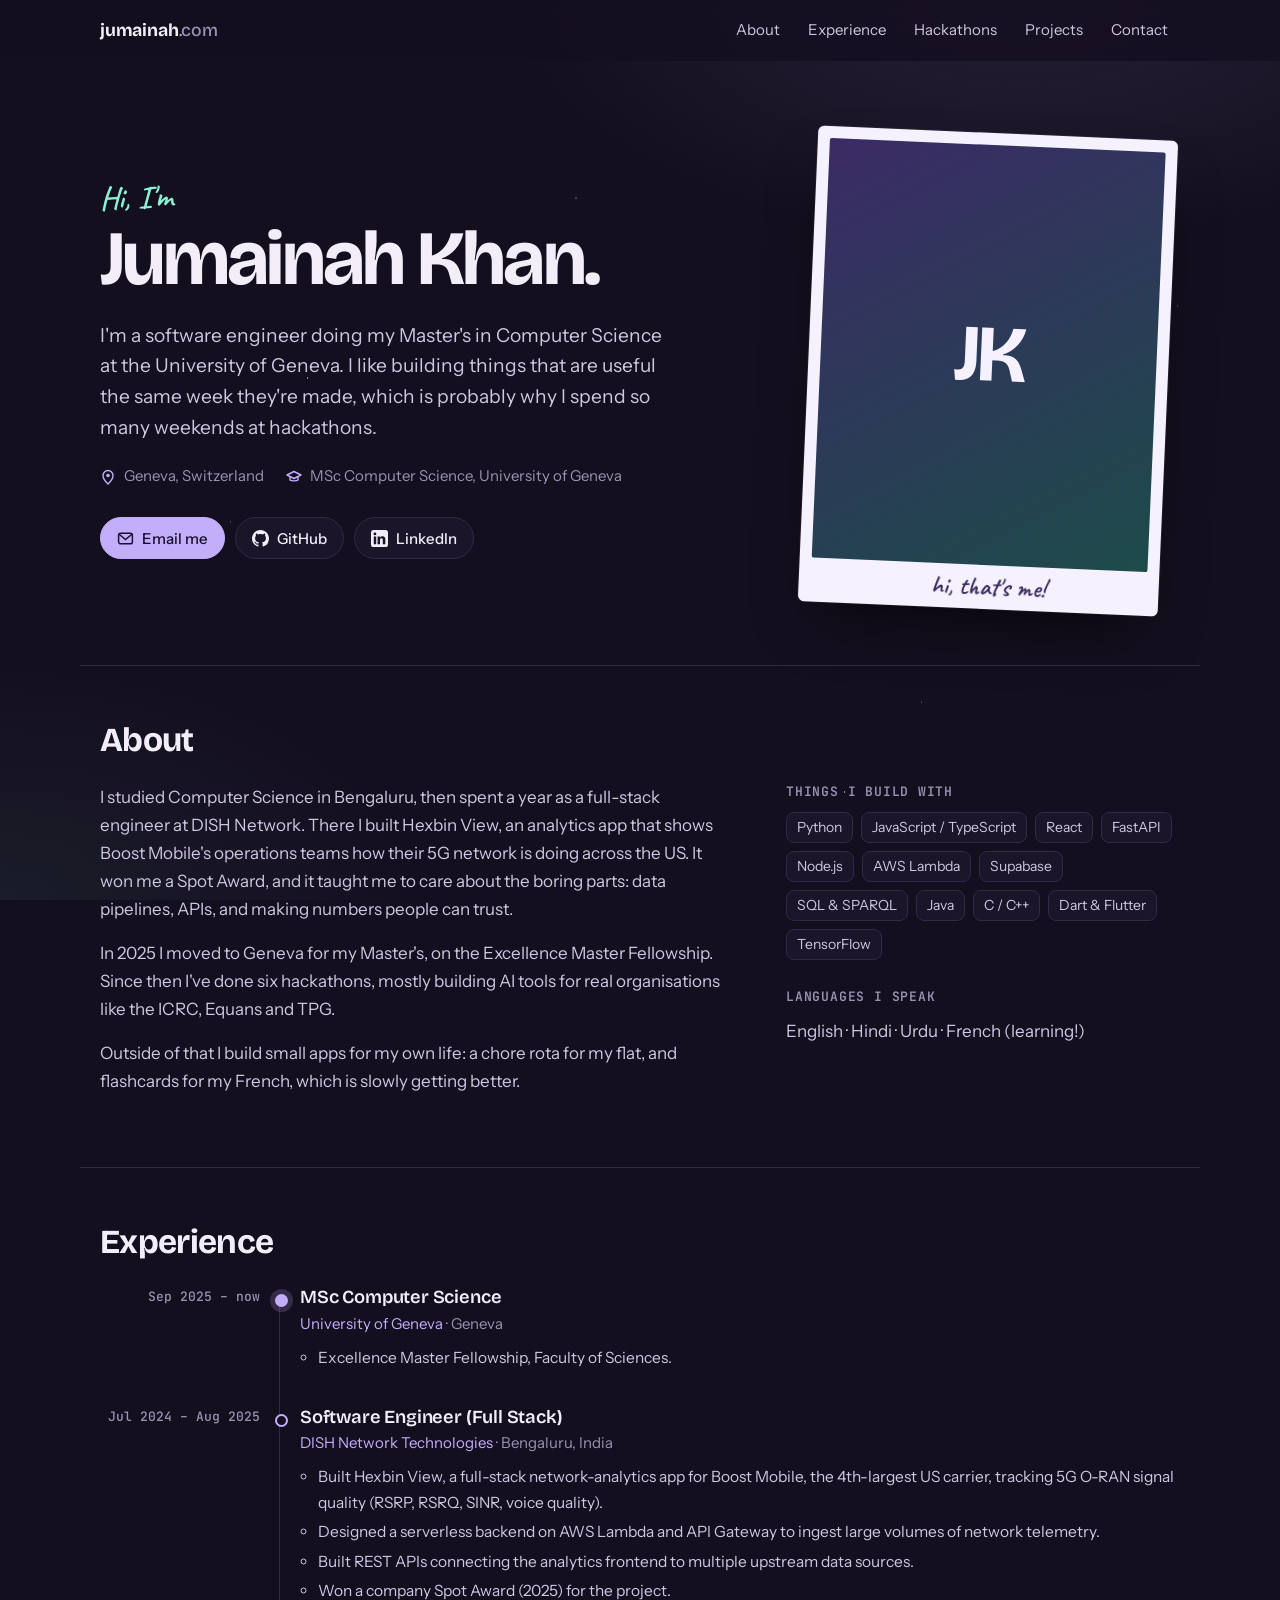
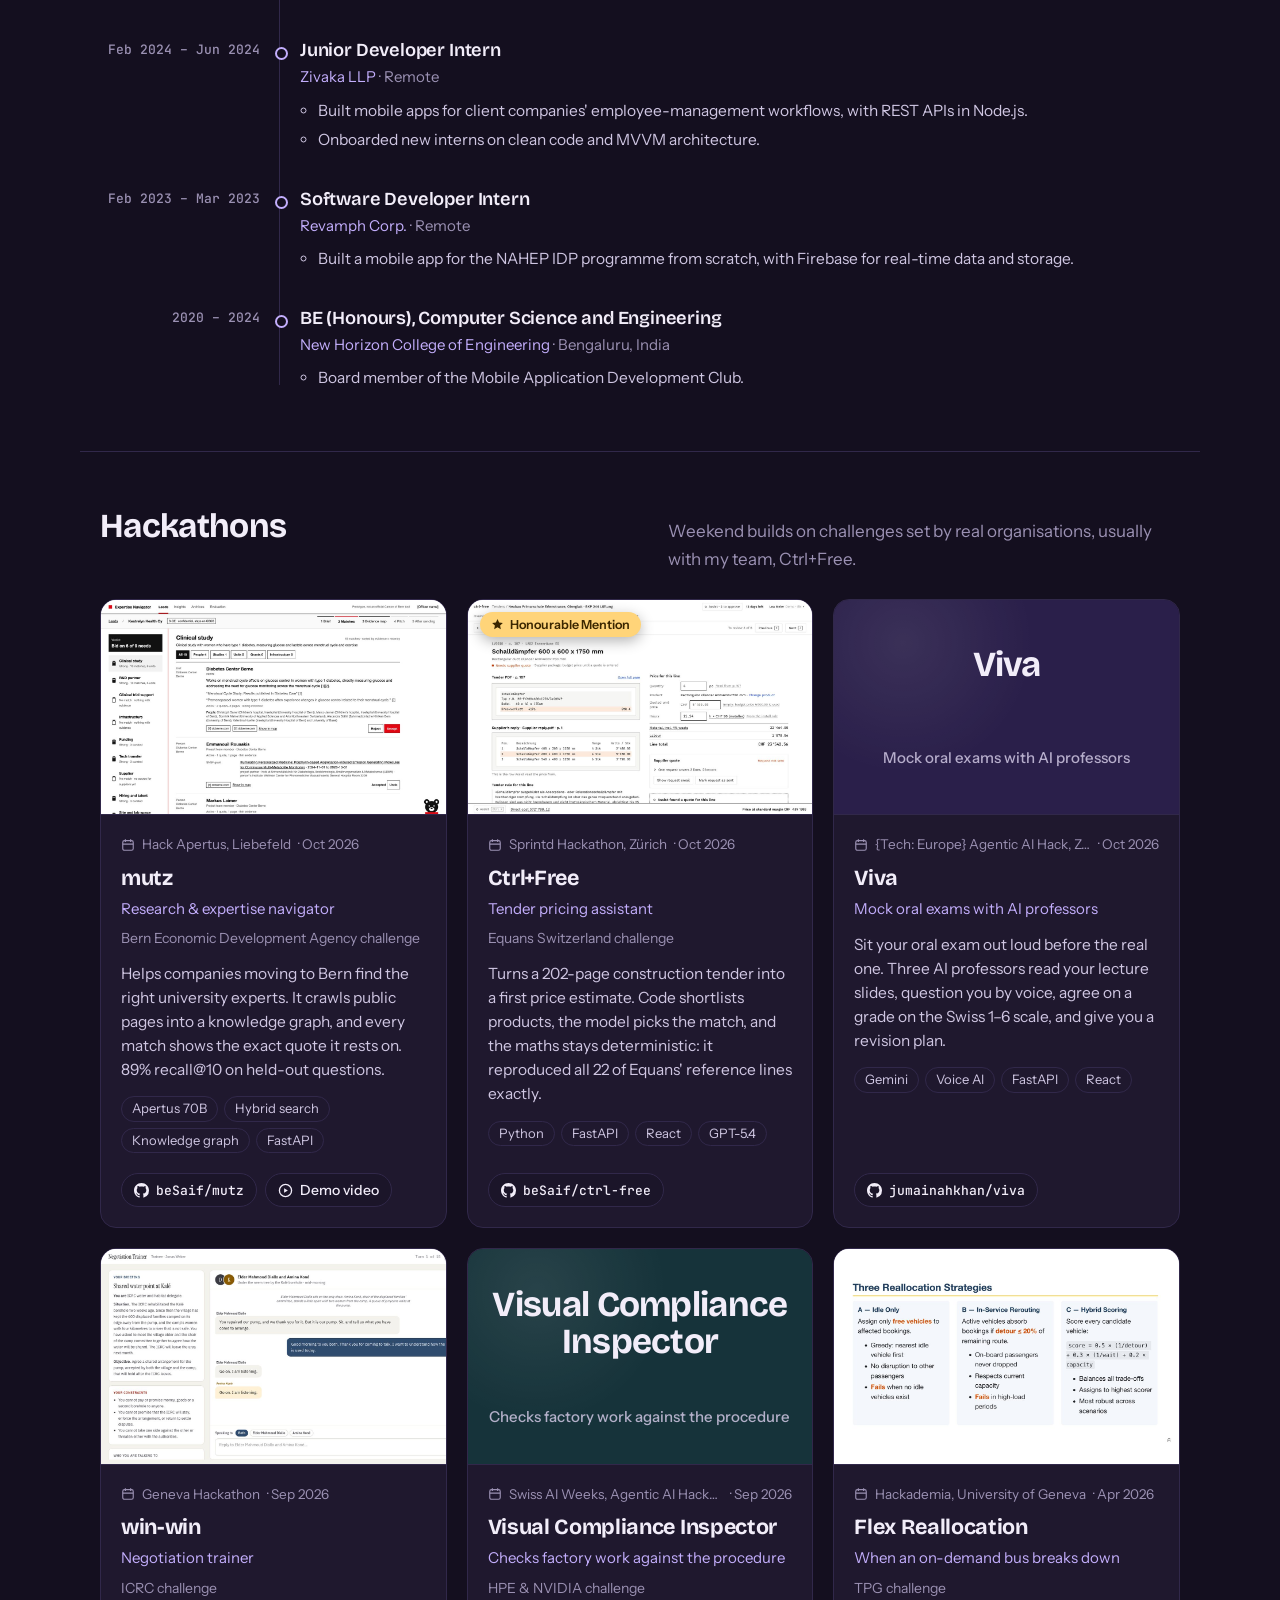
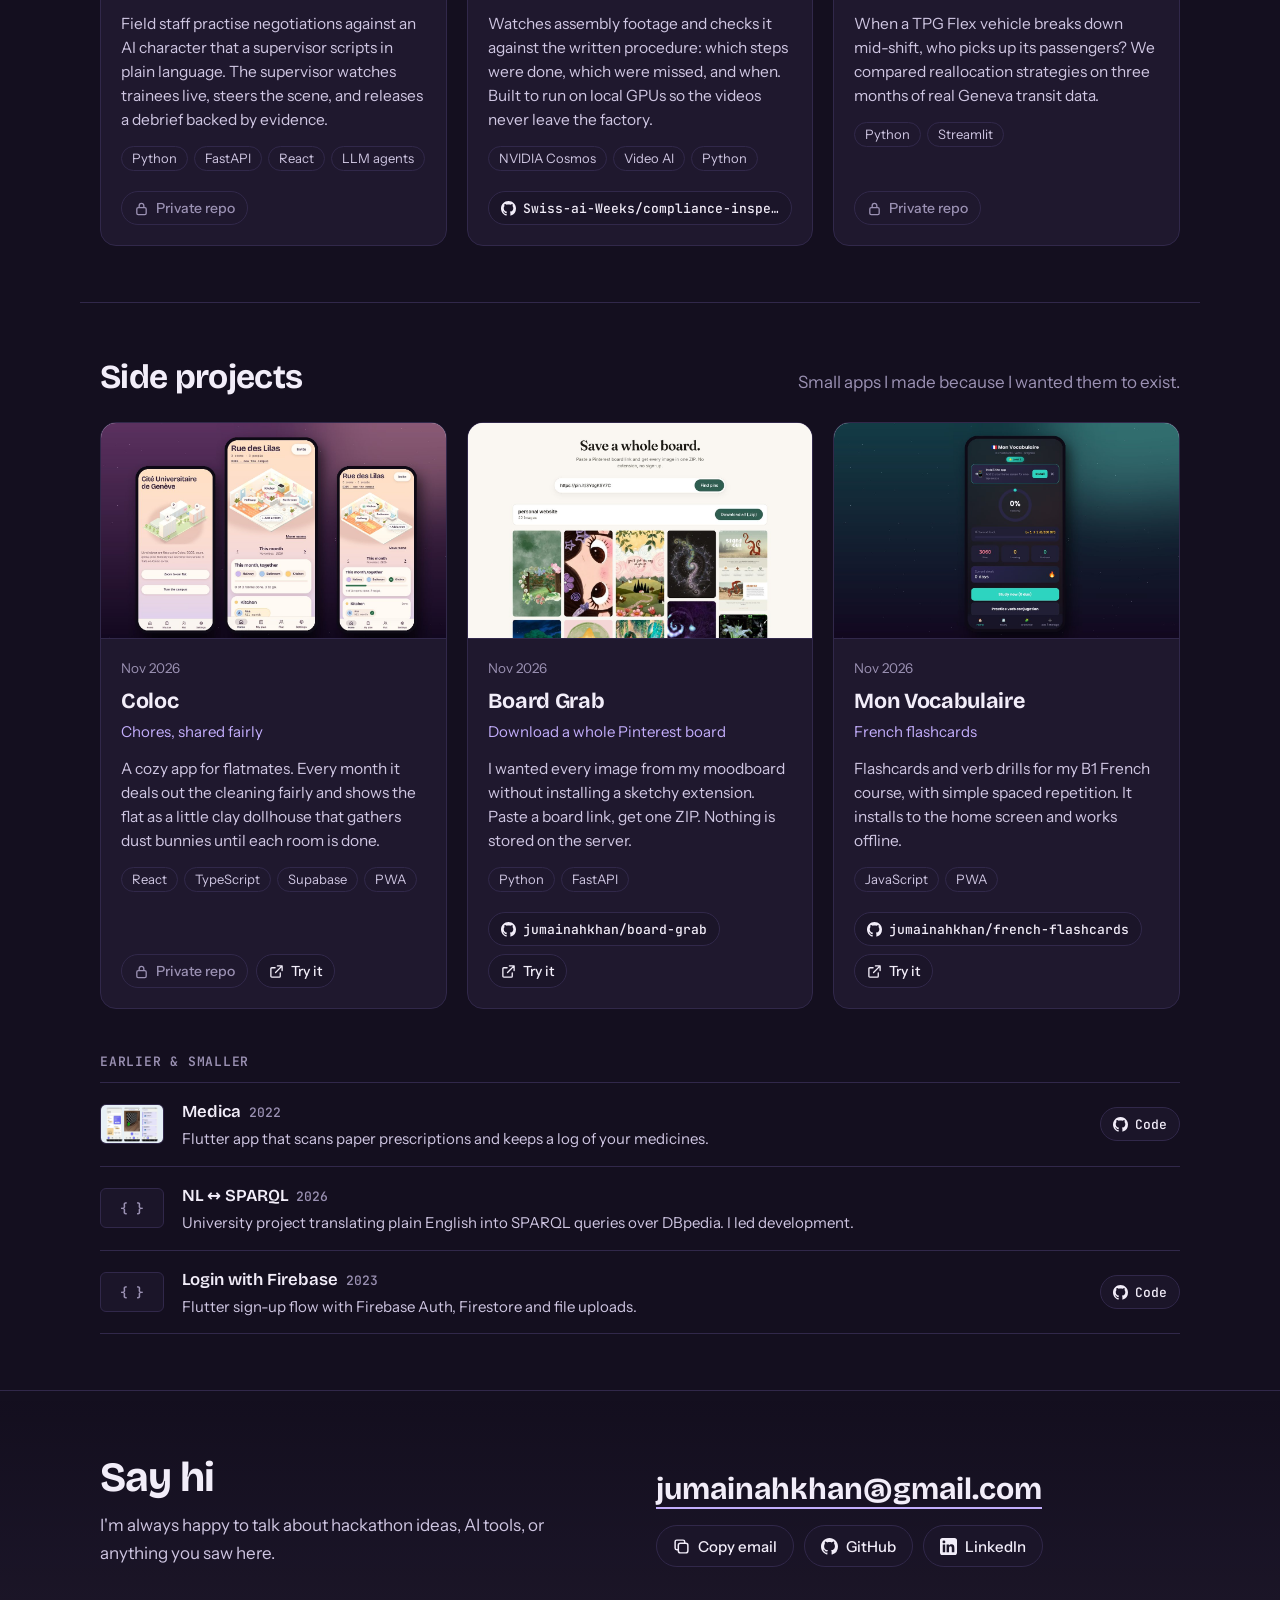
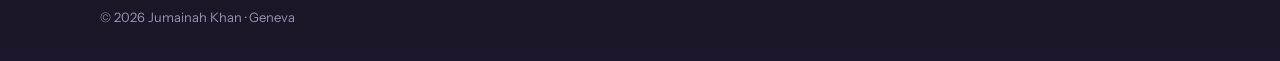
==== commit 50aabb13: "Redesign: personal hero with photo, clearer project cards - Replace the galaxy animation with a quie" ====
--- a/index.html
+++ b/index.html
@@ -4,79 +4,97 @@
 <meta charset="utf-8">
 <meta name="viewport" content="width=device-width, initial-scale=1, viewport-fit=cover">
 <title>Jumainah Khan · Software Engineer</title>
-<meta name="description" content="Jumainah Khan is a software engineer in Geneva, doing an MSc in Computer Science at the University of Geneva. Projects, experience and notes.">
+<meta name="description" content="Jumainah Khan is a software engineer in Geneva, doing an MSc in Computer Science at the University of Geneva. Hackathon projects, side projects and experience.">
 <meta property="og:title" content="Jumainah Khan · Software Engineer">
-<meta property="og:description" content="Software engineer in Geneva. Projects, experience and notes.">
+<meta property="og:description" content="Software engineer in Geneva. Hackathon projects, side projects and experience.">
 <meta property="og:image" content="https://jumainah.com/assets/img/og.jpg">
+<meta property="og:url" content="https://jumainah.com/">
 <meta name="twitter:card" content="summary_large_image">
-<meta property="og:url" content="https://jumainah.com/">
 <link rel="canonical" href="https://jumainah.com/">
-<meta name="theme-color" content="#12081f">
+<meta name="theme-color" content="#140f1f">
 <link rel="icon" href="assets/img/favicon.svg" type="image/svg+xml">
 <link rel="preconnect" href="https://fonts.googleapis.com"><link rel="preconnect" href="https://fonts.gstatic.com" crossorigin>
-<link href="https://fonts.googleapis.com/css2?family=Cormorant+Garamond:ital,wght@0,500;1,500;1,600&family=Manrope:wght@300;400;600&display=swap" rel="stylesheet">
+<link href="https://fonts.googleapis.com/css2?family=Bricolage+Grotesque:opsz,wght@12..96,500;12..96,700&family=Instrument+Sans:wght@400;500;600&family=JetBrains+Mono:wght@400;500&family=Caveat:wght@600&display=swap" rel="stylesheet">
 <link rel="stylesheet" href="assets/css/style.css">
 </head>
 <body>
 <a class="skip" href="#about">Skip to content</a>
-<header class="hero" id="top">
-  <nav class="nav" id="nav" aria-label="Main">
-    <a href="#about">About</a><a href="#journey">Journey</a><a href="#hackathons">Hackathons</a><a href="#projects">Projects</a><a href="#notes" data-needs-posts hidden>Notes</a><a href="#contact">Contact</a>
-  </nav>
-  <canvas id="galaxy" aria-hidden="true"></canvas>
-  <div class="hero-copy">
-    <h1 id="name">Jumainah Khan</h1>
-    <p id="tagline"></p>
-    <p class="hint"><span class="hint-desk">move to stir the galaxy · hold space to warp</span><span class="hint-touch">press and hold the sky to warp</span></p>
+
+<header class="topbar">
+  <div class="wrap bar-inner">
+    <a class="brand" href="#top">jumainah<span>.com</span></a>
+    <nav aria-label="Main">
+      <a href="#about">About</a><a href="#experience">Experience</a><a href="#hackathons">Hackathons</a><a href="#projects">Projects</a><a href="#writing" data-needs-posts hidden>Writing</a><a href="#contact">Contact</a>
+    </nav>
   </div>
 </header>
 
-<main class="wrap">
-  <section id="about" aria-labelledby="about-h">
-    <h2 id="about-h"><small>origin</small>About me</h2>
+<main id="top">
+  <section class="hero wrap">
+    <div class="hero-text">
+      <p class="hello">Hi, I'm</p>
+      <h1>Jumainah Khan.</h1>
+      <p class="intro" id="intro"></p>
+      <ul class="facts">
+        <li><svg viewBox="0 0 16 16" aria-hidden="true"><path d="M8 15s5-4.6 5-8.5A5 5 0 0 0 3 6.5C3 10.4 8 15 8 15Z" fill="none" stroke="currentColor" stroke-width="1.4"/><circle cx="8" cy="6.5" r="1.8" fill="currentColor"/></svg><span id="where"></span></li>
+        <li><svg viewBox="0 0 16 16" aria-hidden="true"><path d="M1 6l7-3.5L15 6 8 9.5Z" fill="none" stroke="currentColor" stroke-width="1.4" stroke-linejoin="round"/><path d="M4 7.6V11c1.2 1.2 6.8 1.2 8 0V7.6" fill="none" stroke="currentColor" stroke-width="1.4"/></svg><span id="now"></span></li>
+      </ul>
+      <div class="cta" id="cta"></div>
+    </div>
+    <figure class="photo">
+      <div class="frame"><img id="photo" alt="Jumainah Khan" width="420" height="520"></div>
+      <figcaption id="caption"></figcaption>
+    </figure>
+  </section>
+
+  <section id="about" class="wrap block">
+    <h2>About</h2>
     <div class="about">
-      <div id="aboutText"></div>
+      <div class="prose" id="aboutText"></div>
       <aside>
-        <h3 class="mini">Building with</h3><ul class="orbit" id="skills"></ul>
-        <h3 class="mini">Speaking</h3><p class="muted" id="langs"></p>
+        <h3>Things I build with</h3>
+        <ul class="pills" id="skills"></ul>
+        <h3>Languages I speak</h3>
+        <p id="langs"></p>
       </aside>
     </div>
   </section>
 
-  <section id="journey" aria-labelledby="journey-h">
-    <h2 id="journey-h"><small>constellation</small>The journey</h2>
-    <p class="muted lede">Each star is a stop along the way. Hover or tap one to read about it.</p>
-    <div class="constellation">
-      <div class="sky"><svg viewBox="0 0 400 400" id="sky" role="group" aria-label="Career timeline"></svg></div>
-      <div class="detail" id="detail" aria-live="polite"></div>
-    </div>
+  <section id="experience" class="wrap block">
+    <h2>Experience</h2>
+    <ol class="timeline" id="jobs"></ol>
   </section>
 
-  <section id="hackathons" aria-labelledby="hack-h">
-    <h2 id="hack-h"><small>supernovas</small>Hackathons</h2>
-    <p class="muted lede">Built in a weekend, on challenges set by partner organisations.</p>
-    <div class="planets" id="hacks"></div>
+  <section id="hackathons" class="wrap block">
+    <div class="head"><h2>Hackathons</h2><p>Weekend builds on challenges set by real organisations, usually with my team, Ctrl+Free.</p></div>
+    <div class="cards" id="hacks"></div>
   </section>
 
-  <section id="projects" aria-labelledby="projects-h">
-    <h2 id="projects-h"><small>worlds</small>Personal projects</h2>
-    <p class="muted lede">Small apps I build for my own everyday life.</p>
-    <div class="planets" id="planets"></div>
-    <div class="more" id="more"></div>
+  <section id="projects" class="wrap block">
+    <div class="head"><h2>Side projects</h2><p>Small apps I made because I wanted them to exist.</p></div>
+    <div class="cards" id="projs"></div>
+    <h3 class="sub-h">Earlier &amp; smaller</h3>
+    <ul class="earlier" id="earlier"></ul>
   </section>
 
-  <section id="notes" aria-labelledby="notes-h" data-needs-posts hidden>
-    <h2 id="notes-h"><small>transmissions</small>Notes</h2>
+  <section id="writing" class="wrap block" data-needs-posts hidden>
+    <h2>Writing</h2>
     <div class="posts" id="posts"></div>
   </section>
 </main>
 
 <footer id="contact">
-  <p class="muted">send a signal</p>
-  <p><a class="mail" id="mail"></a></p>
-  <p class="copyrow"><button class="ghost" id="copy" type="button">Copy email</button></p>
-  <p class="social"><a id="gh">GitHub</a><a id="li">LinkedIn</a></p>
-  <p class="tiny">© <span id="year"></span> Jumainah Khan · made in Geneva</p>
+  <div class="wrap foot">
+    <div>
+      <h2>Say hi</h2>
+      <p class="note">I'm always happy to talk about hackathon ideas, AI tools, or anything you saw here.</p>
+    </div>
+    <div class="reach">
+      <a class="mail" id="mail"></a>
+      <div class="cta" id="cta2"></div>
+    </div>
+  </div>
+  <p class="wrap tiny">© <span id="year"></span> Jumainah Khan · Geneva</p>
 </footer>
 
 <script src="assets/js/data.js"></script>
--- a/assets/css/style.css
+++ b/assets/css/style.css
@@ -1,148 +1,182 @@
-/* Cosmic Swirl: a night sky. The hero galaxy is interactive, the career is a
-   constellation, and projects are worlds. One dark look on purpose. */
+/* Layout: a calm one-column personal site. Hero = intro + photo, then
+   About, Experience timeline, project cards, contact. Dark plum, one quiet
+   starfield behind everything, lavender for links and accents. */
 :root {
-  --space: #12081f; --space-2: #1d1033; --lav: #c9b6f2; --glow: #7ef2e0; --rose: #f2a7d8;
-  --ink: #ece6ff; --muted: #a497c4; --line: #34245a;
-  --serif: "Cormorant Garamond", Georgia, serif; --body: Manrope, system-ui, sans-serif;
+  --bg: #140f1f; --bg-2: #1b1529; --card: #1f182e; --line: #31284a;
+  --ink: #f2edf9; --soft: #cfc6e2; --muted: #9b91b3;
+  --lav: #c3aefc; --mint: #8ef0d2; --gold: #ffd479;
+  --display: "Bricolage Grotesque", system-ui, sans-serif;
+  --body: "Instrument Sans", system-ui, sans-serif;
+  --mono: "JetBrains Mono", ui-monospace, monospace;
+  --hand: Caveat, "Comic Sans MS", cursive;
+  --r: 16px;
   color-scheme: dark;
 }
 * { box-sizing: border-box; }
-html { scroll-behavior: smooth; }
-body { margin: 0; background: var(--space); color: var(--ink); font: 300 17px/1.7 var(--body); -webkit-font-smoothing: antialiased; }
-a { color: var(--glow); }
-img { max-width: 100%; }
+html { scroll-behavior: smooth; scroll-padding-top: 72px; }
+body { margin: 0; background: var(--bg); color: var(--ink); font: 400 17px/1.65 var(--body); -webkit-font-smoothing: antialiased; }
+/* Quiet starfield: two layers of tiny dots, a few of which slowly twinkle. */
+body::before, body::after { content: ""; position: fixed; inset: 0; z-index: -1; pointer-events: none; }
+body::before {
+  background:
+    radial-gradient(1px 1px at 12% 18%, #fff8 50%, transparent 51%), radial-gradient(1px 1px at 78% 12%, #fff6 50%, transparent 51%),
+    radial-gradient(1px 1px at 34% 72%, #fff5 50%, transparent 51%), radial-gradient(1px 1px at 88% 64%, #fff7 50%, transparent 51%),
+    radial-gradient(1px 1px at 56% 38%, #fff4 50%, transparent 51%), radial-gradient(1px 1px at 6% 86%, #fff6 50%, transparent 51%),
+    radial-gradient(1.5px 1.5px at 66% 88%, #e9dcff99 50%, transparent 51%), radial-gradient(1.5px 1.5px at 24% 42%, #e9dcff88 50%, transparent 51%),
+    radial-gradient(ellipse 60% 40% at 80% 0%, rgb(195 174 252 / .10), transparent 70%),
+    radial-gradient(ellipse 50% 40% at 0% 100%, rgb(142 240 210 / .06), transparent 70%);
+}
+body::after {
+  background: radial-gradient(1.5px 1.5px at 45% 22%, #fff 50%, transparent 51%), radial-gradient(1.5px 1.5px at 92% 34%, #fff 50%, transparent 51%),
+    radial-gradient(1.5px 1.5px at 18% 58%, #fff 50%, transparent 51%), radial-gradient(1.5px 1.5px at 72% 78%, #fff 50%, transparent 51%);
+  animation: twinkle 6s ease-in-out infinite alternate; opacity: .2;
+}
+@keyframes twinkle { to { opacity: .9; } }
+
+a { color: var(--lav); text-underline-offset: 3px; }
+a:hover { color: var(--ink); }
+img { max-width: 100%; display: block; }
 [hidden] { display: none !important; }
-:focus-visible { outline: 2px solid var(--glow); outline-offset: 3px; }
-.skip { position: absolute; left: -999px; top: 8px; background: var(--glow); color: var(--space); padding: 8px 14px; border-radius: 8px; z-index: 50; }
+:focus-visible { outline: 2px solid var(--mint); outline-offset: 3px; border-radius: 6px; }
+.skip { position: absolute; left: -999px; top: 8px; background: var(--mint); color: var(--bg); padding: 8px 14px; border-radius: 8px; z-index: 60; }
 .skip:focus { left: 12px; }
-.muted { color: var(--muted); }
-.wrap { max-width: 1040px; margin: 0 auto; padding-left: max(16px, env(safe-area-inset-left)); padding-right: max(16px, env(safe-area-inset-right)); }
+.wrap { max-width: 1120px; margin: 0 auto; padding-left: max(20px, env(safe-area-inset-left)); padding-right: max(20px, env(safe-area-inset-right)); }
+svg { flex: none; }
+
+/* Top bar */
+.topbar { position: sticky; top: 0; z-index: 20; background: rgb(20 15 31 / .82); backdrop-filter: blur(12px); -webkit-backdrop-filter: blur(12px); border-bottom: 1px solid transparent; transition: border-color .3s; padding-top: env(safe-area-inset-top); }
+.topbar.scrolled { border-color: var(--line); }
+.bar-inner { display: flex; align-items: center; justify-content: space-between; gap: 16px; height: 60px; }
+.brand { font: 700 1.1rem var(--display); color: var(--ink); text-decoration: none; letter-spacing: -.01em; white-space: nowrap; }
+.brand span { color: var(--muted); font-weight: 500; }
+.topbar nav { display: flex; gap: 4px; overflow-x: auto; scrollbar-width: none; }
+.topbar nav::-webkit-scrollbar { display: none; }
+.topbar nav a { color: var(--soft); text-decoration: none; font-size: 15px; padding: 6px 12px; border-radius: 99px; white-space: nowrap; }
+.topbar nav a:hover, .topbar nav a.on { background: var(--bg-2); color: var(--ink); }
 
 /* Hero */
-.hero { position: relative; height: min(88vh, 780px); min-height: 520px; overflow: hidden; touch-action: pan-y; }
-#galaxy { position: absolute; inset: 0; width: 100%; height: 100%; }
-.nav { position: absolute; top: 0; left: 0; right: 0; z-index: 2; display: flex; justify-content: center; flex-wrap: wrap; gap: 8px 28px;
-  padding: calc(22px + env(safe-area-inset-top)) max(16px, env(safe-area-inset-right)) 22px max(16px, env(safe-area-inset-left)); }
-.nav a { color: var(--muted); text-decoration: none; font-size: 13px; letter-spacing: .18em; text-transform: uppercase; }
-.nav a:hover { color: var(--glow); }
-.hero-copy { position: absolute; left: 0; right: 0; bottom: 9%; text-align: center; padding-inline: 16px; pointer-events: none; }
-.hero h1 { font: italic 600 clamp(3rem, 10vw, 7.5rem)/.95 var(--serif); margin: 0; padding-bottom: .08em;
-  background: linear-gradient(90deg, var(--lav), var(--glow), var(--rose)); -webkit-background-clip: text; background-clip: text; color: transparent; }
-.hero p { margin: 14px auto 0; max-width: 32rem; color: var(--muted); }
-.hero .hint { font-size: 12px; letter-spacing: .2em; text-transform: uppercase; color: var(--glow); }
-.hint-touch { display: none; }
-@media (hover: none) { .hint-desk { display: none; } .hint-touch { display: inline; } }
+.hero { display: grid; grid-template-columns: minmax(0, 1.25fr) minmax(0, .75fr); gap: 56px; align-items: center; padding-block: 72px 56px; }
+.hello { font: 600 2rem/1 var(--hand); color: var(--mint); margin: 0 0 6px; transform: rotate(-2deg); transform-origin: left; }
+h1 { font: 700 clamp(2.8rem, 6.4vw, 4.8rem)/1 var(--display); letter-spacing: -.035em; margin: 0 0 22px; text-wrap: balance; }
+.intro { font-size: 1.2rem; line-height: 1.6; color: var(--soft); max-width: 36rem; margin: 0 0 22px; }
+.facts { list-style: none; padding: 0; margin: 0 0 28px; display: flex; flex-wrap: wrap; gap: 8px 22px; color: var(--muted); font-size: 15px; }
+.facts li { display: flex; align-items: center; gap: 8px; }
+.facts svg { width: 16px; height: 16px; color: var(--lav); }
+.cta { display: flex; flex-wrap: wrap; gap: 10px; }
+.btn { display: inline-flex; align-items: center; gap: 8px; height: 42px; padding: 0 16px; border-radius: 99px; border: 1px solid var(--line); background: var(--bg-2);
+  color: var(--ink); text-decoration: none; font: 500 15px var(--body); cursor: pointer; transition: border-color .2s, background .2s, transform .2s; }
+.btn:hover { border-color: var(--lav); color: var(--ink); transform: translateY(-1px); }
+.btn.primary { background: var(--lav); border-color: var(--lav); color: #1a1130; }
+.btn.primary:hover { background: #d6c8ff; }
+.btn svg { width: 17px; height: 17px; }
+.photo { margin: 0; justify-self: center; position: relative; width: min(100%, 360px); }
+.photo .frame { background: #f6f1ff; padding: 12px 12px 44px; border-radius: 6px; transform: rotate(2.5deg); box-shadow: 0 30px 60px -20px rgb(0 0 0 / .6), 0 0 0 1px rgb(255 255 255 / .06); transition: transform .4s; }
+.photo:hover .frame { transform: rotate(0deg); }
+.photo img { width: 100%; aspect-ratio: 4 / 5; object-fit: cover; border-radius: 2px; background: linear-gradient(150deg, #3b2b66, #1d4b4a); }
+.photo .mono { width: 100%; aspect-ratio: 4 / 5; display: grid; place-items: center; border-radius: 2px; background: linear-gradient(150deg, #3b2b66, #1d4b4a); font: 700 5rem var(--display); color: #f6f1ff; letter-spacing: -.04em; }
+.photo figcaption { position: absolute; left: 0; right: 0; bottom: 6px; text-align: center; font: 600 1.6rem var(--hand); color: #3a2a5c; transform: rotate(2.5deg); pointer-events: none; }
 
 /* Sections */
-section { padding-block: 72px; scroll-margin-top: 16px; }
-h2 { font: italic 500 3rem/1 var(--serif); margin: 0 0 28px; color: var(--lav); text-wrap: balance; }
-h2 small { display: block; font: 400 12px var(--body); letter-spacing: .25em; text-transform: uppercase; color: var(--glow); margin-bottom: 10px; font-style: normal; }
-.lede { margin: -12px 0 24px; }
-.mini { font: 600 12px var(--body); letter-spacing: .2em; text-transform: uppercase; color: var(--muted); margin: 0 0 10px; }
-.about { display: grid; grid-template-columns: 1.5fr 1fr; gap: 48px; }
-.about p { margin: 0 0 14px; }
-.about aside .mini:not(:first-child) { margin-top: 24px; }
-.orbit { list-style: none; padding: 0; margin: 0; display: flex; flex-wrap: wrap; gap: 8px; }
-.orbit li { border: 1px solid var(--line); border-radius: 99px; padding: 4px 12px; font-size: 13px; color: var(--lav); }
+.block { padding-block: 56px; border-top: 1px solid var(--line); }
+h2 { font: 700 2.1rem/1.1 var(--display); letter-spacing: -.02em; margin: 0 0 24px; }
+.head { display: flex; justify-content: space-between; align-items: baseline; gap: 8px 32px; flex-wrap: wrap; margin-bottom: 26px; }
+.head h2 { margin: 0; } .head p { margin: 0; color: var(--muted); max-width: 32rem; }
+h3 { font: 600 13px var(--mono); letter-spacing: .06em; text-transform: uppercase; color: var(--muted); margin: 0 0 12px; }
+.about { display: grid; grid-template-columns: minmax(0, 1.6fr) minmax(0, 1fr); gap: 56px; }
+.prose p { margin: 0 0 16px; color: var(--soft); max-width: 62ch; }
+.about aside h3:not(:first-child) { margin-top: 28px; }
+.about aside p { margin: 0; color: var(--soft); }
+.pills { list-style: none; padding: 0; margin: 0; display: flex; flex-wrap: wrap; gap: 8px; }
+.pills li { background: var(--bg-2); border: 1px solid var(--line); border-radius: 8px; padding: 3px 10px; font-size: 14px; color: var(--soft); }
 
-/* Journey */
-.constellation { display: grid; grid-template-columns: 1fr 1fr; gap: 30px; align-items: start; }
-.sky { position: relative; aspect-ratio: 1; max-width: 460px; width: 100%; background: radial-gradient(circle at 50% 50%, var(--space-2), transparent 70%); }
-.sky svg { width: 100%; height: 100%; overflow: visible; }
-.star { cursor: pointer; outline: none; }
-.star text { fill: var(--muted); font: 13px var(--body); }
-.star .halo { fill: var(--glow); opacity: .08; transition: opacity .3s; }
-.star .core { fill: var(--ink); transition: fill .3s; }
-.star.on .halo, .star:hover .halo, .star:focus-visible .halo { opacity: .25; }
-.star.on .core { fill: var(--glow); } .star.on text { fill: var(--ink); }
-.detail { min-height: 280px; border-left: 1px solid var(--line); padding-left: 26px; }
-.detail h3 { font: italic 600 2rem/1.1 var(--serif); margin: 0; color: var(--glow); }
-.detail .meta { color: var(--muted); font-size: 14px; margin: 6px 0 14px; }
-.detail ul { padding-left: 18px; margin: 0; } .detail li { margin-bottom: 6px; }
+/* Experience */
+.timeline { list-style: none; padding: 0; margin: 0; position: relative; }
+.timeline::before { content: ""; position: absolute; left: 179px; top: 10px; bottom: 10px; width: 1px; background: var(--line); }
+.job { display: grid; grid-template-columns: 160px minmax(0, 1fr); gap: 40px; padding-bottom: 30px; position: relative; }
+.job:last-child { padding-bottom: 0; }
+.job::before { content: ""; position: absolute; left: 175px; top: 9px; width: 9px; height: 9px; border-radius: 50%; background: var(--bg); border: 2px solid var(--lav); }
+.job:first-child::before { background: var(--lav); box-shadow: 0 0 0 5px rgb(195 174 252 / .18); }
+.job .when { font: 500 13px/1.9 var(--mono); color: var(--muted); text-align: right; }
+.job h4 { margin: 0; font: 600 1.15rem/1.35 var(--display); letter-spacing: -.01em; }
+.job .org { margin: 2px 0 8px; color: var(--lav); font-size: 15px; }
+.job .org span { color: var(--muted); }
+.job ul { margin: 0; padding-left: 18px; color: var(--soft); font-size: 15.5px; }
+.job li { margin-bottom: 4px; }
 
-/* Projects */
-.planets { display: grid; grid-template-columns: repeat(2, minmax(0, 1fr)); gap: 22px; }
-.planet { background: linear-gradient(160deg, var(--space-2), var(--space)); border: 1px solid var(--line); border-radius: 22px; overflow: hidden;
-  display: flex; flex-direction: column; min-width: 0; transition: border-color .3s, transform .3s, box-shadow .3s; }
-.planet:hover { border-color: var(--glow); transform: translateY(-4px); box-shadow: 0 18px 50px rgb(126 242 224 / .1); }
-.planet.feature { grid-column: 1 / -1; flex-direction: row; }
-.planet.feature.flip { flex-direction: row-reverse; }
-.planet.feature .shot { flex: 0 0 58%; aspect-ratio: auto; min-height: 360px; border-bottom: 0; border-right: 1px solid var(--line); }
-.planet.feature.flip .shot { border-right: 0; border-left: 1px solid var(--line); }
-.planet.feature .pbody { justify-content: center; padding: 34px; }
-.planet.feature h3 { font-size: 2.5rem; }
-.shot { appearance: none; border: 0; padding: 0; margin: 0; font: inherit; color: inherit; display: block; width: 100%; position: relative; aspect-ratio: 16 / 10;
-  overflow: hidden; border-bottom: 1px solid var(--line); cursor: zoom-in; background: #0b0616; }
-.shot img { width: 100%; height: 100%; object-fit: cover; object-position: top left; display: block; transition: transform .7s ease; }
-.planet:hover .shot img { transform: scale(1.04); }
-.shot::after { content: ""; position: absolute; inset: 0; pointer-events: none;
-  background: linear-gradient(180deg, transparent 60%, rgb(18 8 31 / .7)), linear-gradient(120deg, rgb(201 182 242 / .1), transparent 40%); }
-.shot .zoom { position: absolute; right: 12px; bottom: 12px; z-index: 1; font-size: 11px; letter-spacing: .14em; text-transform: uppercase; color: var(--ink);
-  background: rgb(18 8 31 / .75); border: 1px solid var(--line); padding: 4px 10px; border-radius: 99px; opacity: 0; transition: opacity .3s; }
-.planet:hover .zoom, .shot:focus-visible .zoom { opacity: 1; }
-.shot.empty { cursor: default; display: grid; place-items: center;
-  background: radial-gradient(circle at 30% 35%, color-mix(in srgb, var(--c) 45%, transparent), transparent 45%), radial-gradient(circle at 75% 70%, rgb(242 167 216 / .22), transparent 40%), #0b0616; }
-.shot.empty b { font: italic 600 5rem/1 var(--serif); color: var(--ink); opacity: .9; text-shadow: 0 0 30px var(--c); position: relative; z-index: 1; }
-.shot.empty i { position: absolute; width: 2px; height: 2px; background: #fff; border-radius: 50%; }
-.pbody { padding: 22px 24px 24px; display: flex; flex-direction: column; gap: 8px; flex: 1; }
-.planet h3 { font: italic 600 1.8rem/1.1 var(--serif); margin: 0; }
-.planet p { margin: 0; color: var(--muted); font-size: 15px; }
-.planet small { color: var(--glow); font-size: 12px; letter-spacing: .1em; text-transform: uppercase; }
-.stack { display: flex; flex-wrap: wrap; gap: 6px; margin: 4px 0 0; padding: 0; list-style: none; }
-.stack li { font-size: 12px; color: var(--lav); border: 1px solid var(--line); border-radius: 99px; padding: 1px 9px; }
-.plinks { display: flex; gap: 18px; margin-top: auto; padding-top: 10px; }
-.plinks a { font-size: 14px; text-decoration: none; } .plinks a:hover { text-decoration: underline; }
-.more { margin-top: 36px; border-top: 1px solid var(--line); }
-.more h3 { margin: 24px 0 8px; }
-.more ul { list-style: none; padding: 0; margin: 0; }
-.more li { display: grid; grid-template-columns: 220px 1fr auto; gap: 16px; padding: 12px 0; border-bottom: 1px solid var(--line); align-items: baseline; }
-.more li b { font: italic 600 1.3rem var(--serif); } .more li span { color: var(--muted); font-size: 15px; } .more li em { font-style: normal; font-size: 13px; color: var(--muted); }
-.more .gh { display: inline-block; margin-top: 18px; text-decoration: none; }
+/* Project cards */
+.cards { display: grid; grid-template-columns: repeat(3, minmax(0, 1fr)); gap: 20px; }
+.card { background: var(--card); border: 1px solid var(--line); border-radius: var(--r); overflow: hidden; display: flex; flex-direction: column; min-width: 0;
+  transition: transform .25s, border-color .25s, box-shadow .25s; }
+.card:hover { transform: translateY(-3px); border-color: #4a3d6e; box-shadow: 0 18px 40px -18px rgb(0 0 0 / .6); }
+.shot { appearance: none; border: 0; padding: 0; margin: 0; width: 100%; display: block; position: relative; aspect-ratio: 16 / 10; overflow: hidden; background: #f4f1fa; cursor: zoom-in; border-bottom: 1px solid var(--line); }
+.shot img { width: 100%; height: 100%; object-fit: cover; object-position: top left; transition: transform .6s ease; }
+.card:hover .shot img { transform: scale(1.03); }
+.shot.plain { cursor: default; display: grid; place-items: center; text-align: center; padding: 20px;
+  background: radial-gradient(circle at 20% 20%, rgb(255 255 255 / .08), transparent 40%), var(--tone, #2a1f4a); }
+.shot.plain b { font: 700 clamp(1.6rem, 3vw, 2.2rem)/1.05 var(--display); letter-spacing: -.02em; color: var(--ink); }
+.shot.plain span { display: block; margin-top: 10px; font: 500 15px var(--body); color: var(--soft); opacity: .85; }
+.award { position: absolute; left: 12px; top: 12px; z-index: 1; display: inline-flex; align-items: center; gap: 6px; background: var(--gold); color: #3a2600;
+  font: 600 12.5px var(--body); padding: 5px 11px; border-radius: 99px; box-shadow: 0 4px 14px rgb(0 0 0 / .3); }
+.award svg { width: 13px; height: 13px; }
+.cbody { padding: 18px 20px 20px; display: flex; flex-direction: column; gap: 6px; flex: 1; }
+.event { display: flex; align-items: center; gap: 7px; font-size: 13.5px; color: var(--muted); min-width: 0; }
+.event svg { width: 14px; height: 14px; }
+.event span { overflow: hidden; text-overflow: ellipsis; white-space: nowrap; }
+.event em { font-style: normal; white-space: nowrap; }
+.card h4 { margin: 4px 0 0; font: 700 1.35rem/1.15 var(--display); letter-spacing: -.015em; }
+.card .sub { margin: 0; color: var(--lav); font-size: 15px; }
+.card .chal { margin: 0; color: var(--muted); font-size: 14px; }
+.card .blurb { margin: 6px 0 4px; color: var(--soft); font-size: 15.5px; line-height: 1.55; }
+.tags { list-style: none; padding: 0; margin: 4px 0 0; display: flex; flex-wrap: wrap; gap: 6px; }
+.tags li { border: 1px solid var(--line); border-radius: 99px; padding: 1px 10px; font-size: 13px; color: var(--soft); }
+.cfoot { margin-top: auto; padding-top: 14px; display: flex; flex-wrap: wrap; gap: 8px; align-items: center; }
+.chip { display: inline-flex; align-items: center; gap: 7px; height: 34px; padding: 0 12px; border-radius: 99px; border: 1px solid var(--line); color: var(--ink);
+  text-decoration: none; font: 500 14px var(--body); background: var(--bg-2); transition: border-color .2s, background .2s; }
+a.chip:hover { border-color: var(--lav); color: var(--ink); }
+.chip svg { width: 15px; height: 15px; }
+.chip.repo { font: 500 13px var(--mono); max-width: 100%; min-width: 0; }
+.chip .t { overflow: hidden; text-overflow: ellipsis; white-space: nowrap; min-width: 0; }
+.chip.locked { color: var(--muted); background: transparent; }
 
-.shot.empty.named b { font-size: clamp(2.4rem, 5vw, 3.6rem); text-align: center; padding-inline: 16px; line-height: 1.05; }
-.award { position: absolute; left: 14px; top: 14px; z-index: 2; background: var(--glow); color: var(--space); font: 600 12px var(--body); letter-spacing: .04em;
-  padding: 5px 12px; border-radius: 99px; box-shadow: 0 4px 20px rgb(126 242 224 / .35); }
-.event { display: flex; align-items: center; gap: 7px; flex-wrap: wrap; }
-.event .cal { width: 14px; height: 14px; flex: none; }
-.event .when { color: var(--muted); }
-.planet p.challenge { color: var(--lav); font-size: 14px; margin-top: -4px; }
-.planets.thirds { grid-template-columns: repeat(3, minmax(0, 1fr)); }
-.planets.thirds .planet:not(.feature) h3 { font-size: 1.6rem; }
-#planets { margin-top: 0; }
+/* Earlier work */
+.sub-h { margin-top: 44px; }
+.earlier { list-style: none; padding: 0; margin: 0; border-top: 1px solid var(--line); }
+.earlier li { display: grid; grid-template-columns: 64px minmax(0, 1fr) auto; gap: 18px; align-items: center; padding: 14px 0; border-bottom: 1px solid var(--line); }
+.earlier .thumb { width: 64px; height: 40px; border-radius: 6px; object-fit: cover; object-position: top; border: 1px solid var(--line); background: var(--bg-2); }
+.earlier .thumb.none { display: grid; place-items: center; font: 600 13px var(--mono); color: var(--muted); }
+.earlier b { font: 600 1.05rem var(--display); } .earlier small { color: var(--muted); font: 500 13px var(--mono); margin-left: 8px; }
+.earlier p { margin: 2px 0 0; color: var(--soft); font-size: 15px; }
 
-/* Notes */
-.posts a { display: grid; grid-template-columns: 1fr auto; gap: 16px; padding: 18px 0; border-bottom: 1px solid var(--line); color: var(--ink); text-decoration: none; }
-.posts a b { font: italic 500 1.6rem/1.2 var(--serif); display: block; } .posts a p { margin: 4px 0 0; color: var(--muted); font-size: 15px; }
-.posts a:hover b { color: var(--glow); } .posts time { color: var(--muted); font-size: 14px; white-space: nowrap; }
+/* Writing */
+.posts a { display: grid; grid-template-columns: minmax(0, 1fr) auto; gap: 16px; padding: 16px 0; border-bottom: 1px solid var(--line); color: var(--ink); text-decoration: none; }
+.posts b { font: 600 1.2rem var(--display); display: block; } .posts p { margin: 4px 0 0; color: var(--muted); font-size: 15px; }
+.posts a:hover b { color: var(--lav); } .posts time { color: var(--muted); font: 500 13px var(--mono); white-space: nowrap; }
 
 /* Footer */
-footer { text-align: center; padding: 80px max(16px, env(safe-area-inset-right)) calc(56px + env(safe-area-inset-bottom)) max(16px, env(safe-area-inset-left)); border-top: 1px solid var(--line);
-  background: radial-gradient(ellipse at 50% 120%, rgb(126 242 224 / .1), transparent 60%); }
-footer p { margin: 0 0 10px; }
-.mail { font: italic 500 clamp(1.6rem, 5vw, 2.8rem) var(--serif); text-decoration: none; word-break: break-word; }
-.mail:hover { text-decoration: underline; text-decoration-thickness: 1px; }
-.ghost { background: none; border: 1px solid var(--line); color: var(--lav); font: 400 13px var(--body); letter-spacing: .1em; text-transform: uppercase; padding: 8px 16px; border-radius: 99px; cursor: pointer; }
-.ghost:hover { border-color: var(--glow); color: var(--glow); }
-.social { display: flex; justify-content: center; gap: 24px; margin-top: 18px !important; }
-.social a { color: var(--lav); }
-.tiny { font-size: 12px; color: var(--muted); margin-top: 28px !important; }
+footer { border-top: 1px solid var(--line); background: linear-gradient(180deg, transparent, rgb(195 174 252 / .05)); padding-bottom: env(safe-area-inset-bottom); }
+.foot { display: grid; grid-template-columns: minmax(0, 1fr) minmax(0, 1fr); gap: 32px; padding-block: 64px 40px; align-items: end; }
+.foot h2 { font-size: 2.6rem; margin-bottom: 10px; }
+.note { color: var(--soft); margin: 0; max-width: 28rem; }
+.reach { display: grid; gap: 16px; justify-items: start; }
+.mail { font: 700 clamp(1.3rem, 3vw, 1.9rem) var(--display); color: var(--ink); text-decoration: none; border-bottom: 2px solid var(--lav); word-break: break-word; }
+.mail:hover { color: var(--lav); }
+.tiny { color: var(--muted); font-size: 13px; padding-block: 0 32px; margin: 0 auto; }
 
 /* Lightbox */
-.lightbox { position: fixed; inset: 0; z-index: 100; display: grid; place-items: center; align-content: center; gap: 12px; background: rgb(8 4 14 / .9); cursor: zoom-out;
+.lightbox { position: fixed; inset: 0; z-index: 100; display: grid; place-items: center; align-content: center; gap: 12px; background: rgb(10 7 16 / .92); cursor: zoom-out;
   padding: max(16px, env(safe-area-inset-top)) max(16px, env(safe-area-inset-right)) max(16px, env(safe-area-inset-bottom)) max(16px, env(safe-area-inset-left)); }
-.lightbox img { max-width: min(1200px, 100%); max-height: 84vh; border-radius: 12px; box-shadow: 0 20px 60px rgb(0 0 0 / .5); }
+.lightbox img { max-width: min(1200px, 100%); max-height: 84vh; border-radius: 10px; }
 .lightbox p { margin: 0; color: var(--muted); font-size: 14px; text-align: center; max-width: 60ch; }
 
-@media (max-width: 1000px) { .planets.thirds { grid-template-columns: repeat(2, minmax(0, 1fr)); } }
+@media (max-width: 1000px) { .cards { grid-template-columns: repeat(2, minmax(0, 1fr)); } }
 @media (max-width: 760px) {
-  section { padding-block: 56px; }
-  h2 { font-size: 2.4rem; }
-  .about, .constellation { grid-template-columns: 1fr; gap: 28px; }
-  .detail { border-left: 0; padding-left: 0; min-height: 0; }
-  .planets, .planets.thirds { grid-template-columns: 1fr; }
-  .planet.feature, .planet.feature.flip { flex-direction: column; }
-  .planet.feature .shot { flex: none; aspect-ratio: 16 / 10; min-height: 0; border: 0; border-bottom: 1px solid var(--line); }
-  .planet.feature .pbody { padding: 22px 24px 24px; } .planet.feature h3 { font-size: 2rem; }
-  .more li { grid-template-columns: 1fr; gap: 2px; }
+  .hero { grid-template-columns: 1fr; gap: 40px; padding-block: 40px 40px; }
+  .photo { width: min(62%, 240px); order: -1; justify-self: start; margin-left: 6px; }
+  .about, .foot { grid-template-columns: 1fr; gap: 28px; }
+  .cards { grid-template-columns: 1fr; }
+  .timeline::before { left: 4px; } .job { grid-template-columns: 1fr; gap: 2px; padding-left: 28px; } .job::before { left: 0; }
+  .job .when { text-align: left; }
+  .brand span { display: none; }
+  .earlier li { grid-template-columns: 52px minmax(0, 1fr); } .earlier li > a.chip { grid-column: 2; justify-self: start; } .earlier .thumb { width: 52px; }
 }
-@media (prefers-reduced-motion: reduce) { html { scroll-behavior: auto; } * { transition: none !important; } }
+@media (prefers-reduced-motion: reduce) { html { scroll-behavior: auto; } *, *::after { animation: none !important; transition: none !important; } }
